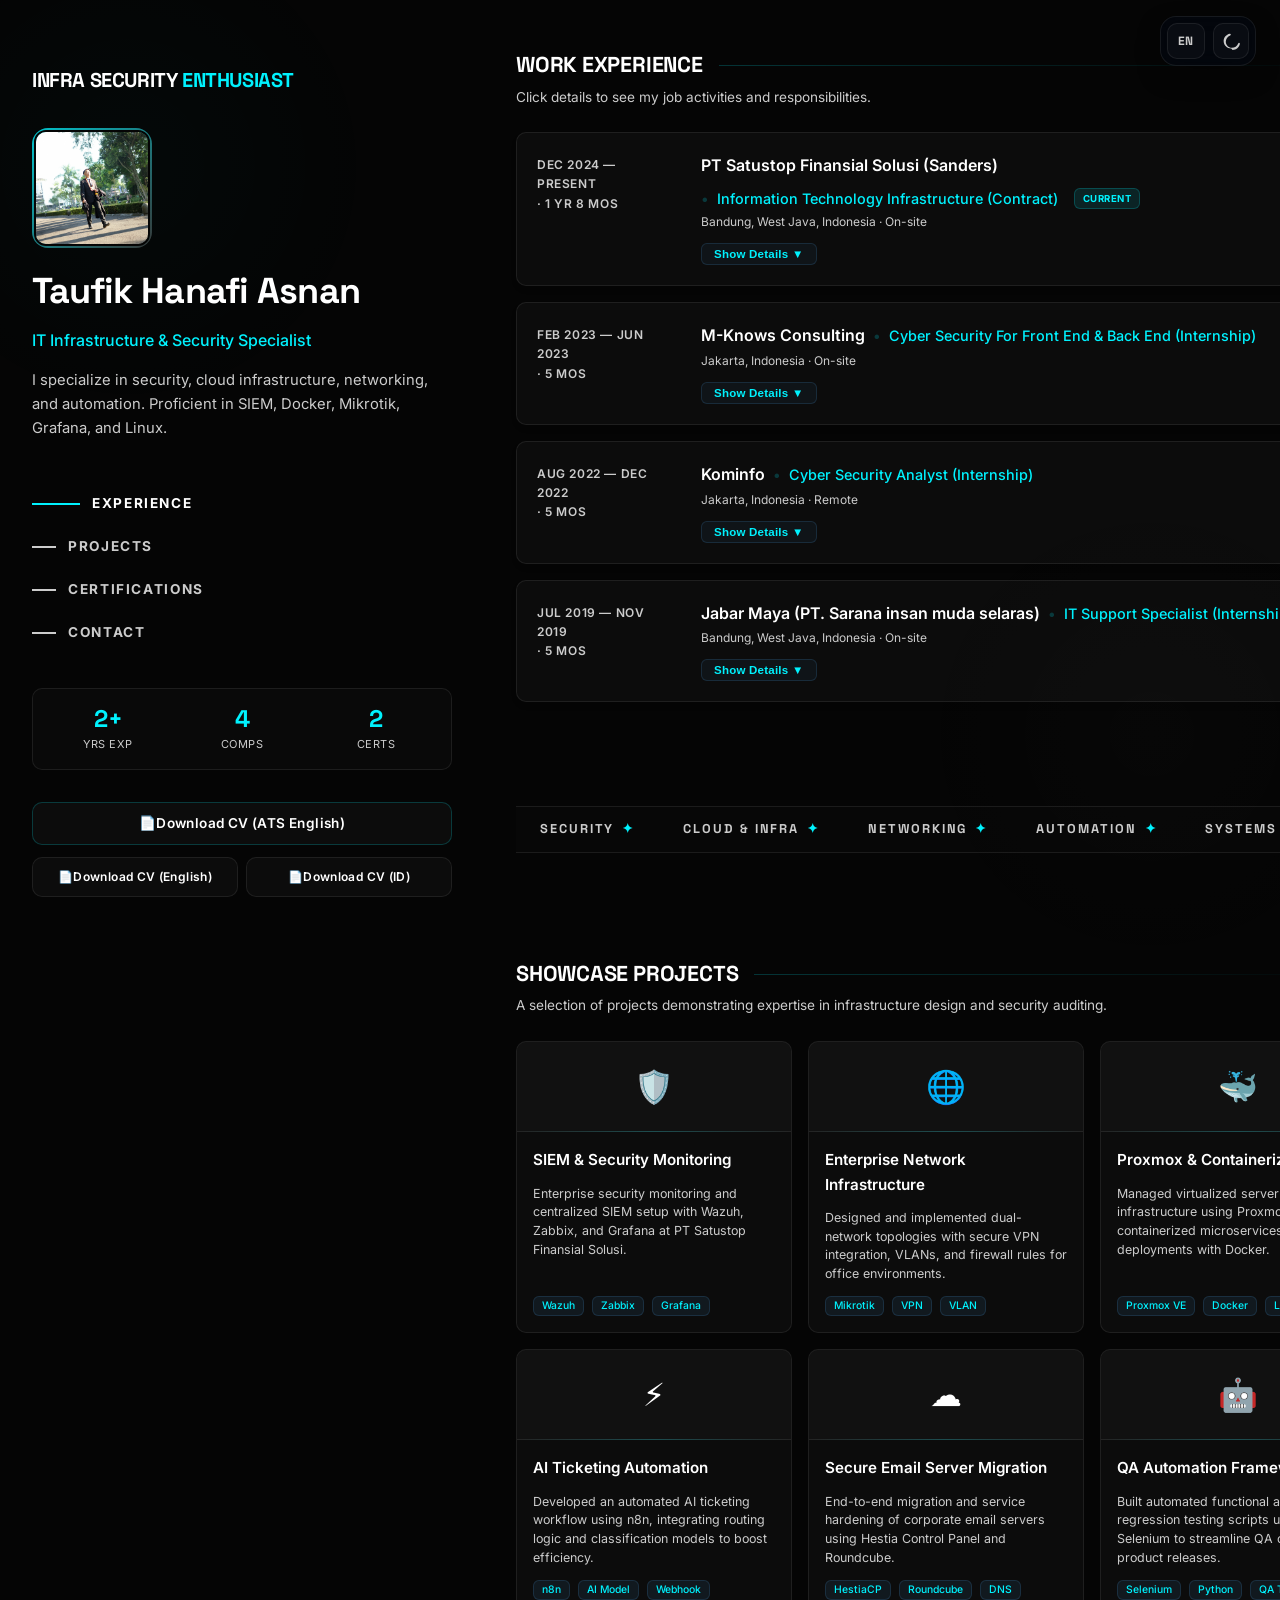
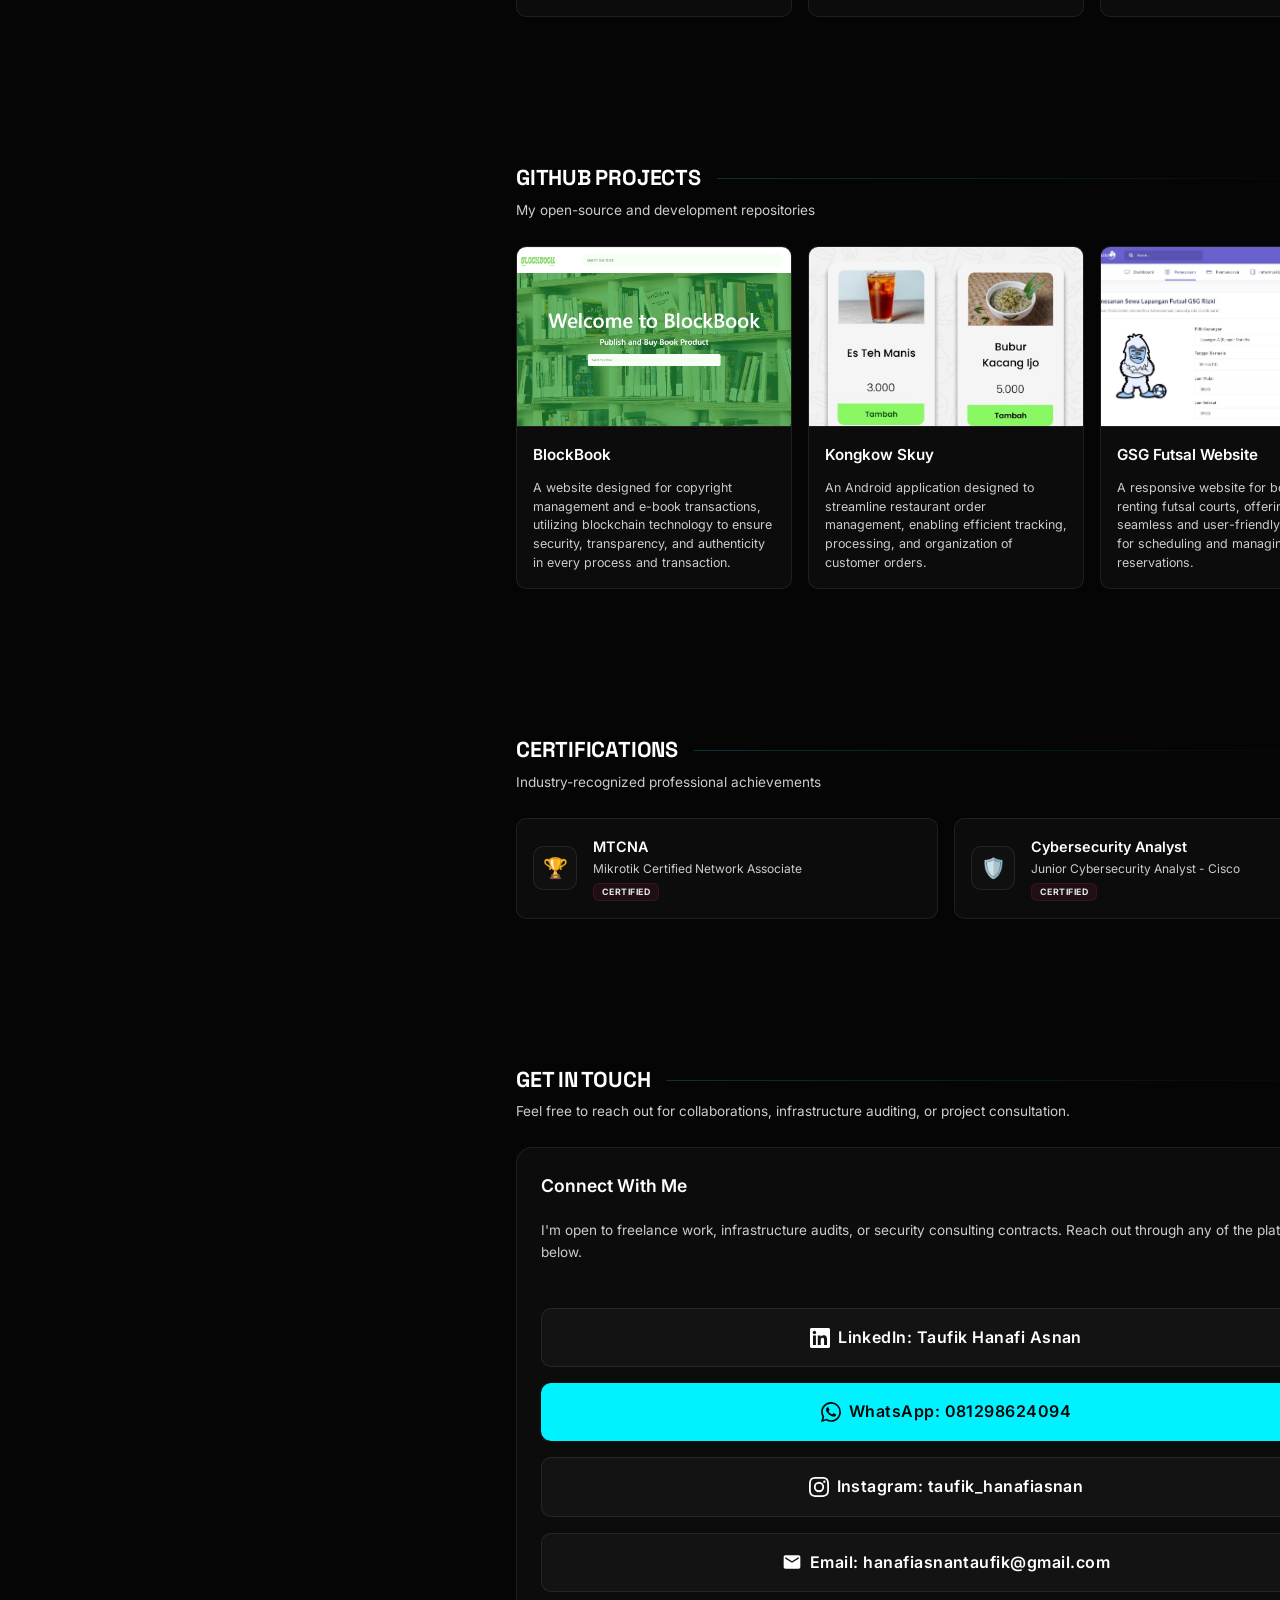
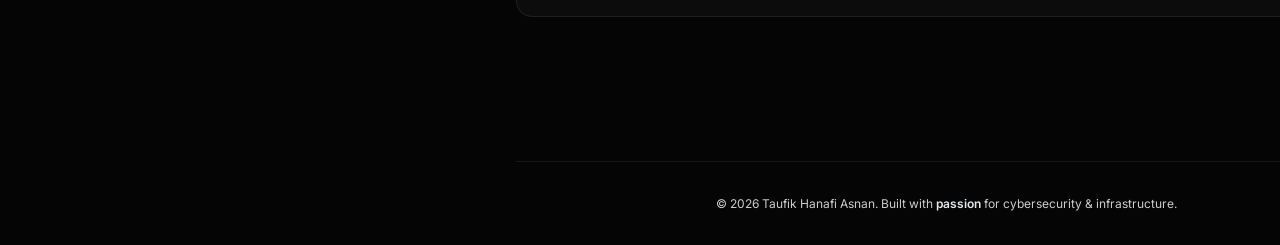
==== index.html @ eb346914 "Download CV fitur" ====
<!DOCTYPE html>
<html lang="id">

<head>
    <meta charset="UTF-8">
    <meta name="viewport" content="width=device-width, initial-scale=1.0">
    <title>Taufik Hanafi Asnan | Portfolio</title>
    <meta name="description" content="IT Infrastructure & Security Specialist - Portfolio Taufik Hanafi Asnan">
    <link rel="preconnect" href="https://fonts.googleapis.com">
    <link rel="preconnect" href="https://fonts.gstatic.com" crossorigin>
    <link
        href="https://fonts.googleapis.com/css2?family=Inter:wght@300;400;500;600;700;800&family=Space+Grotesk:wght@400;500;600;700&display=swap"
        rel="stylesheet">
    <style>
        /* ═══════════════════════════════════════════
           RESET & VARIABLES
           ═══════════════════════════════════════════ */
        *,
        *::before,
        *::after {
            margin: 0;
            padding: 0;
            box-sizing: border-box;
        }

        :root {
            /* Colors - Premium Cyberpunk & Security Theme */
            --bg: #050505;
            --bg-card: rgba(255, 255, 255, 0.03);
            --bg-card-hover: rgba(255, 255, 255, 0.06);
            --text: #ffffff;
            --text-dim: #cccccc;
            --accent: #00f2fe;
            /* Neon Cyan */
            --accent-blue: #00f2fe;
            /* Changed to Cyan */
            --accent-pink: #e5e7eb;
            /* Changed to light gray */
            --border: rgba(255, 255, 255, 0.08);
            --border-glow: rgba(0, 242, 254, 0.2);
            --glow: 0 0 15px rgba(0, 242, 254, 0.05);

            /* Spacing (8px grid) */
            --sp-1: 4px;
            --sp-2: 8px;
            --sp-3: 12px;
            --sp-4: 16px;
            --sp-5: 20px;
            --sp-6: 24px;
            --sp-8: 32px;
            --sp-10: 40px;
            --sp-12: 48px;
            --sp-16: 64px;

            /* Radius */
            --radius-sm: 6px;
            --radius-md: 10px;
            --radius-lg: 16px;
            --radius-circle: 50%;

            /* Transitions */
            --ease: cubic-bezier(0.4, 0, 0.2, 1);
            --duration: 250ms;
        }

        html {
            scroll-behavior: smooth;
            scrollbar-width: thin;
            scrollbar-color: var(--border-glow) var(--bg);
        }

        /* Customize scrollbars */
        ::-webkit-scrollbar {
            width: 8px;
        }

        ::-webkit-scrollbar-track {
            background: var(--bg);
        }

        ::-webkit-scrollbar-thumb {
            background: var(--border);
            border-radius: var(--radius-sm);
        }

        ::-webkit-scrollbar-thumb:hover {
            background: var(--border-glow);
        }

        body {
            font-family: 'Inter', system-ui, -apple-system, sans-serif;
            background: var(--bg);
            color: var(--text);
            line-height: 1.6;
            overflow-x: hidden;
            -webkit-font-smoothing: antialiased;
            font-size: 15px;
            position: relative;
        }

        /* Ambient Glow Backgrounds */
        body::before {
            content: '';
            position: fixed;
            top: -10%;
            left: -10%;
            width: 40vw;
            height: 40vw;
            background: radial-gradient(circle, rgba(0, 242, 254, 0.02) 0%, transparent 70%);
            z-index: -1;
            pointer-events: none;
        }

        body::after {
            content: '';
            position: fixed;
            bottom: -10%;
            right: -10%;
            width: 40vw;
            height: 40vw;
            background: radial-gradient(circle, rgba(255, 255, 255, 0.01) 0%, transparent 70%);
            z-index: -1;
            pointer-events: none;
        }

        /* Accessibility Utilities */
        .skip-link {
            position: absolute;
            top: -100%;
            left: var(--sp-4);
            z-index: 999;
            padding: var(--sp-3) var(--sp-6);
            background: var(--accent);
            color: #030712;
            font-weight: 600;
            border-radius: var(--radius-md);
            text-decoration: none;
            transition: top var(--duration) var(--ease);
        }

        .skip-link:focus {
            top: var(--sp-4);
        }

        .sr-only {
            position: absolute;
            width: 1px;
            height: 1px;
            padding: 0;
            margin: -1px;
            overflow: hidden;
            clip: rect(0, 0, 0, 0);
            white-space: nowrap;
            border: 0;
        }

        *:focus-visible {
            outline: 2px solid var(--accent);
            outline-offset: 4px;
        }

        /* ═══════════════════════════════════════════
           LAYOUT STRUCTURE (SPLIT SCREEN DESKTOP)
           ═══════════════════════════════════════════ */
        .app-container {
            max-width: 1536px;
            margin: 0 auto;
            padding: 0 var(--sp-8);
        }

        /* Mobile Header - Top Nav */
        header.mobile-header {
            position: fixed;
            top: 0;
            left: 0;
            right: 0;
            z-index: 100;
            background: rgba(5, 5, 5, 0.8);
            backdrop-filter: blur(12px);
            -webkit-backdrop-filter: blur(12px);
            border-bottom: 1px solid var(--border);
            padding: var(--sp-4) 0;
            display: block;
            /* Shown by default, hidden on desktop */
        }

        header.mobile-header .container {
            display: flex;
            justify-content: space-between;
            align-items: center;
            padding: 0 var(--sp-6);
        }

        .logo {
            font-family: 'Space Grotesk', sans-serif;
            font-size: 1.25rem;
            font-weight: 700;
            color: var(--text);
            text-decoration: none;
            letter-spacing: -0.02em;
            transition: color var(--duration) var(--ease);
        }

        .logo span {
            color: var(--accent);
        }

        .logo:hover {
            color: var(--accent);
        }

        /* Hamburger */
        .hamburger {
            display: flex;
            flex-direction: column;
            gap: 5px;
            cursor: pointer;
            background: none;
            border: none;
            padding: var(--sp-2);
            min-width: 44px;
            min-height: 44px;
            align-items: center;
            justify-content: center;
            z-index: 101;
        }

        .hamburger span {
            width: 22px;
            height: 2px;
            background: var(--text);
            transition: transform var(--duration) var(--ease), opacity var(--duration) var(--ease), background-color var(--duration) var(--ease);
            border-radius: 2px;
        }

        .hamburger[aria-expanded="true"] span:nth-child(1) {
            transform: translateY(7px) rotate(45deg);
            background-color: var(--accent);
        }

        .hamburger[aria-expanded="true"] span:nth-child(2) {
            opacity: 0;
        }

        .hamburger[aria-expanded="true"] span:nth-child(3) {
            transform: translateY(-7px) rotate(-45deg);
            background-color: var(--accent);
        }

        /* Mobile Nav Menu Drawer */
        .mobile-nav {
            position: fixed;
            top: 0;
            right: -100%;
            bottom: 0;
            width: 80%;
            max-width: 350px;
            background: rgba(8, 8, 8, 0.95);
            backdrop-filter: blur(20px);
            -webkit-backdrop-filter: blur(20px);
            z-index: 99;
            padding: 100px var(--sp-8) var(--sp-8);
            border-left: 1px solid var(--border);
            display: flex;
            flex-direction: column;
            gap: var(--sp-8);
            transition: right var(--duration) var(--ease);
        }

        .mobile-nav.active {
            right: 0;
        }

        .mobile-nav-links {
            list-style: none;
            display: flex;
            flex-direction: column;
            gap: var(--sp-5);
        }

        .mobile-nav-links a {
            color: var(--text-dim);
            text-decoration: none;
            font-size: 1.1rem;
            font-weight: 500;
            transition: color var(--duration) var(--ease), padding-left var(--duration) var(--ease);
            display: block;
            padding: var(--sp-2) 0;
        }

        .mobile-nav-links a:hover,
        .mobile-nav-links a.active {
            color: var(--accent);
            padding-left: var(--sp-2);
        }

        /* Desktop Sidebar & Grid Setup */
        .main-layout {
            display: grid;
            grid-template-columns: 1fr;
            gap: var(--sp-8);
            padding-top: 80px;
            /* offset for fixed mobile header */
        }

        /* Sidebar Column (Desktop sticky, mobile hidden) */
        .sidebar {
            display: none;
            /* Hidden on mobile */
        }

        /* Right Panel (Scrollable content) */
        .scroll-content {
            display: flex;
            flex-direction: column;
            gap: var(--sp-12);
            max-width: 860px;
            width: 100%;
            margin: 0 auto;
        }

        /* ═══════════════════════════════════════════
           SIDEBAR STYLING (DESKTOP)
           ═══════════════════════════════════════════ */
        @media (min-width: 1024px) {
            .main-layout {
                grid-template-columns: 420px 1fr;
                gap: var(--sp-16);
                padding-top: 0;
                /* no top offset on desktop */
            }

            header.mobile-header {
                display: none;
                /* hidden on desktop */
            }

            .sidebar {
                display: flex;
                flex-direction: column;
                justify-content: space-between;
                position: sticky;
                top: 0;
                height: 100vh;
                padding: var(--sp-16) 0;
                overflow-y: auto;
                scrollbar-width: none;
                /* Hide scrollbar Firefox */
            }

            .sidebar::-webkit-scrollbar {
                display: none;
                /* Hide scrollbar Chrome/Safari */
            }

            .sidebar-top {
                display: flex;
                flex-direction: column;
                gap: var(--sp-8);
            }

            .profile-info {
                display: flex;
                flex-direction: column;
                gap: var(--sp-4);
            }

            .profile-avatar-wrap {
                width: 120px;
                height: 120px;
                border-radius: var(--radius-lg);
                padding: 2px;
                background: linear-gradient(135deg, rgba(0, 242, 254, 0.8) 0%, rgba(255, 255, 255, 0.2) 100%);
                box-shadow: none;
                margin-bottom: var(--sp-2);
                position: relative;
            }

            .profile-avatar-wrap img {
                width: 100%;
                height: 100%;
                object-fit: cover;
                border-radius: calc(var(--radius-lg) - 4px);
                border: 2px solid var(--bg);
            }

            .profile-info h1 {
                font-family: 'Space Grotesk', sans-serif;
                font-size: 2.25rem;
                font-weight: 700;
                line-height: 1.1;
                letter-spacing: -0.02em;
            }

            .profile-info h2 {
                font-size: 1rem;
                font-weight: 500;
                color: var(--accent);
                text-shadow: none;
            }

            .profile-info p {
                color: var(--text-dim);
                font-size: 0.925rem;
                line-height: 1.6;
            }

            /* Desktop Navigation inside Sidebar */
            .desktop-nav {
                margin-top: var(--sp-4);
            }

            .desktop-nav-list {
                list-style: none;
                display: flex;
                flex-direction: column;
                gap: var(--sp-3);
            }

            .desktop-nav-list a {
                display: inline-flex;
                align-items: center;
                gap: var(--sp-3);
                color: var(--text-dim);
                text-decoration: none;
                font-size: 0.85rem;
                font-weight: 700;
                letter-spacing: 0.12em;
                text-transform: uppercase;
                transition: color 0.3s var(--ease), padding-left 0.3s var(--ease);
                padding: var(--sp-1) 0;
            }

            .desktop-nav-list .nav-indicator {
                width: 24px;
                height: 2px;
                background-color: var(--text-dim);
                transition: width 0.3s var(--ease), background-color 0.3s var(--ease);
            }

            .desktop-nav-list a:hover,
            .desktop-nav-list a.active {
                color: var(--text);
            }

            .desktop-nav-list a:hover .nav-indicator,
            .desktop-nav-list a.active .nav-indicator {
                width: 48px;
                background-color: var(--accent);
            }

            /* Desktop Sidebar Bottom */
            .sidebar-bottom {
                display: flex;
                flex-direction: column;
                gap: var(--sp-8);
                margin-top: var(--sp-10);
            }

            .sidebar-stats {
                display: grid;
                grid-template-columns: repeat(3, 1fr);
                gap: var(--sp-4);
                padding: var(--sp-4);
                background: rgba(255, 255, 255, 0.02);
                border: 1px solid var(--border);
                border-radius: var(--radius-md);
            }

            .sidebar-stat {
                text-align: center;
            }

            .sidebar-stat .stat-num {
                display: block;
                font-family: 'Space Grotesk', sans-serif;
                font-size: 1.5rem;
                font-weight: 700;
                color: var(--accent-blue);
                line-height: 1.2;
            }

            .sidebar-stat .stat-lbl {
                display: block;
                font-size: 0.6875rem;
                color: var(--text-dim);
                text-transform: uppercase;
                letter-spacing: 0.05em;
                margin-top: 2px;
            }

            /* Social Links */
            .social-links {
                display: flex;
                gap: var(--sp-4);
                align-items: center;
            }

            .social-btn {
                width: 40px;
                height: 40px;
                border-radius: var(--radius-md);
                background: rgba(255, 255, 255, 0.03);
                border: 1px solid var(--border);
                display: flex;
                align-items: center;
                justify-content: center;
                transition: all var(--duration) var(--ease);
                color: var(--text-dim);
            }

            .social-btn svg {
                width: 18px;
                height: 18px;
                fill: currentColor;
            }

            .social-btn:hover {
                color: var(--accent);
                border-color: var(--accent);
                box-shadow: 0 0 10px rgba(0, 242, 254, 0.15);
                transform: translateY(-2px);
            }
        }

        /* ═══════════════════════════════════════════
           MOBILE HERO SECTION (ONLY SHOWN ON MOBILE)
           ═══════════════════════════════════════════ */
        .mobile-hero {
            padding: var(--sp-8) 0 var(--sp-4);
            display: flex;
            flex-direction: column;
            align-items: center;
            text-align: center;
            gap: var(--sp-5);
            border-bottom: 1px solid var(--border);
        }

        @media (min-width: 1024px) {
            .mobile-hero {
                display: none;
                /* hidden on desktop since sidebar takes care of this */
            }
        }

        .m-avatar-wrap {
            width: 110px;
            height: 110px;
            border-radius: var(--radius-lg);
            padding: 2px;
            background: linear-gradient(135deg, rgba(0, 242, 254, 0.8) 0%, rgba(255, 255, 255, 0.2) 100%);
            box-shadow: none;
        }

        .m-avatar-wrap img {
            width: 100%;
            height: 100%;
            object-fit: cover;
            border-radius: calc(var(--radius-lg) - 4px);
            border: 2px solid var(--bg);
        }

        .mobile-hero h1 {
            font-family: 'Space Grotesk', sans-serif;
            font-size: 2rem;
            font-weight: 700;
            line-height: 1.2;
        }

        .mobile-hero h2 {
            font-size: 0.9375rem;
            font-weight: 500;
            color: var(--accent);
            text-transform: uppercase;
            letter-spacing: 0.05em;
        }

        .mobile-hero p {
            color: var(--text-dim);
            font-size: 0.875rem;
            max-width: 500px;
            line-height: 1.6;
        }

        .m-hero-btns {
            display: flex;
            gap: var(--sp-3);
            flex-wrap: wrap;
            justify-content: center;
            width: 100%;
            margin-top: var(--sp-2);
        }

        .btn {
            display: inline-flex;
            align-items: center;
            justify-content: center;
            font-size: 0.8125rem;
            font-weight: 600;
            border-radius: var(--radius-md);
            text-decoration: none;
            transition: all var(--duration) var(--ease);
            min-height: 40px;
            padding: var(--sp-2) var(--sp-6);
            letter-spacing: 0.03em;
        }

        .btn-primary {
            background: var(--accent);
            color: #050505;
            box-shadow: none;
        }

        .btn-primary:hover {
            transform: translateY(-2px);
            box-shadow: 0 4px 15px rgba(0, 242, 254, 0.2);
            background: #00e0eb;
        }

        .btn-secondary {
            background: rgba(255, 255, 255, 0.03);
            color: var(--text);
            border: 1px solid var(--border);
        }

        .btn-secondary:hover {
            background: rgba(255, 255, 255, 0.07);
            border-color: rgba(255, 255, 255, 0.15);
            transform: translateY(-2px);
        }

        .m-stats-grid {
            display: grid;
            grid-template-columns: repeat(3, 1fr);
            gap: var(--sp-3);
            width: 100%;
            max-width: 400px;
            margin-top: var(--sp-4);
        }

        .m-stat-card {
            background: rgba(255, 255, 255, 0.02);
            border: 1px solid var(--border);
            border-radius: var(--radius-md);
            padding: var(--sp-3) var(--sp-2);
        }

        .m-stat-card .num {
            display: block;
            font-family: 'Space Grotesk', sans-serif;
            font-size: 1.35rem;
            font-weight: 700;
            color: var(--accent-blue);
        }

        .m-stat-card .lbl {
            display: block;
            font-size: 0.625rem;
            color: var(--text-dim);
            text-transform: uppercase;
            letter-spacing: 0.05em;
            margin-top: 2px;
        }

        .m-social-links {
            display: flex;
            gap: var(--sp-3);
            margin-top: var(--sp-2);
        }

        /* ═══════════════════════════════════════════
           SECTION STYLING
           ═══════════════════════════════════════════ */
        section {
            padding: var(--sp-8) 0;
            scroll-margin-top: 80px;
            /* Scroll offset for links */
        }

        @media (min-width: 1024px) {
            section {
                padding: var(--sp-12) 0;
                scroll-margin-top: 64px;
            }
        }

        .section-header {
            margin-bottom: var(--sp-6);
        }

        .section-header h2 {
            font-family: 'Space Grotesk', sans-serif;
            font-size: 1.35rem;
            font-weight: 700;
            letter-spacing: -0.01em;
            text-transform: uppercase;
            color: var(--text);
            display: flex;
            align-items: center;
            gap: var(--sp-2);
        }

        .section-header h2::after {
            content: '';
            height: 1px;
            flex-grow: 1;
            background: linear-gradient(90deg, var(--border-glow), transparent);
            margin-left: var(--sp-2);
        }

        .section-header p {
            color: var(--text-dim);
            font-size: 0.85rem;
            margin-top: 4px;
        }

        /* Marquee Strip */
        .marquee-container {
            width: 100%;
            overflow: hidden;
            background: rgba(255, 255, 255, 0.01);
            border-top: 1px solid var(--border);
            border-bottom: 1px solid var(--border);
            padding: var(--sp-3) 0;
            margin: var(--sp-2) 0;
        }

        .marquee-inner {
            display: flex;
            width: max-content;
            animation: marquee 25s linear infinite;
        }

        .marquee-inner span {
            font-family: 'Space Grotesk', sans-serif;
            font-size: 0.8rem;
            font-weight: 700;
            text-transform: uppercase;
            letter-spacing: 0.15em;
            color: var(--text-dim);
            padding: 0 var(--sp-6);
            display: flex;
            align-items: center;
            gap: var(--sp-2);
        }

        .marquee-inner span::after {
            content: '✦';
            color: var(--accent);
        }

        @keyframes marquee {
            0% {
                transform: translateX(0);
            }

            100% {
                transform: translateX(-50%);
            }
        }

        /* ═══════════════════════════════════════════
           EXPERIENCE COMPONENT
           ═══════════════════════════════════════════ */
        .experience-stack {
            display: flex;
            flex-direction: column;
            gap: var(--sp-4);
        }

        .exp-card {
            background: var(--bg-card);
            border: 1px solid var(--border);
            border-radius: var(--radius-md);
            padding: var(--sp-5);
            transition: all var(--duration) var(--ease);
            display: grid;
            grid-template-columns: 1fr;
            gap: var(--sp-3);
            position: relative;
            overflow: hidden;
            box-shadow: 0 4px 6px -1px rgba(0, 0, 0, 0.1), 0 2px 4px -1px rgba(0, 0, 0, 0.06);
        }

        .exp-card::before {
            content: '';
            position: absolute;
            top: 0;
            left: 0;
            width: 3px;
            height: 0;
            background: var(--accent);
            transition: height var(--duration) var(--ease);
        }

        .exp-card:hover {
            background: var(--bg-card-hover);
            border-color: var(--border-glow);
            transform: translateY(-4px);
            box-shadow: var(--glow);
        }

        .exp-card:hover::before {
            height: 100%;
        }

        @media (min-width: 640px) {
            .exp-card {
                grid-template-columns: 140px 1fr;
                gap: var(--sp-6);
            }
        }

        .exp-period {
            font-size: 0.75rem;
            font-weight: 600;
            color: var(--text-dim);
            letter-spacing: 0.05em;
            text-transform: uppercase;
            padding-top: 2px;
        }

        .exp-detail h3 {
            font-size: 1rem;
            font-weight: 600;
            color: var(--text);
            display: flex;
            align-items: center;
            flex-wrap: wrap;
            gap: var(--sp-2);
        }

        .exp-detail h3 span.company {
            color: var(--text);
        }

        .exp-detail h3 span.role-title {
            color: var(--accent);
            font-size: 0.9rem;
            font-weight: 500;
        }

        .exp-detail h3 span.role-title::before {
            content: '•';
            color: var(--border-glow);
            margin-right: var(--sp-1);
        }

        .exp-card .badge-current {
            display: inline-flex;
            align-items: center;
            padding: 2px var(--sp-2);
            background: rgba(0, 242, 254, 0.1);
            border: 1px solid rgba(0, 242, 254, 0.2);
            color: var(--accent);
            font-size: 0.6rem;
            font-weight: 700;
            border-radius: var(--radius-sm);
            letter-spacing: 0.05em;
            margin-left: var(--sp-2);
        }

        .exp-location {
            font-size: 0.75rem;
            color: var(--text-dim);
            margin-top: 2px;
        }

        .exp-desc-trigger {
            font-size: 0.72rem;
            color: var(--accent-blue);
            cursor: pointer;
            margin-top: var(--sp-3);
            display: inline-flex;
            align-items: center;
            gap: var(--sp-1);
            background: rgba(79, 172, 254, 0.05);
            border: 1px solid rgba(79, 172, 254, 0.15);
            padding: 4px 12px;
            border-radius: var(--radius-sm);
            font-weight: 600;
            letter-spacing: 0.02em;
            transition: all var(--duration) var(--ease);
        }

        .exp-desc-trigger:hover {
            color: var(--accent);
            background: rgba(0, 242, 254, 0.08);
            border-color: rgba(0, 242, 254, 0.3);
            box-shadow: 0 0 10px rgba(0, 242, 254, 0.1);
        }

        .exp-details-box {
            font-size: 0.8125rem;
            color: var(--text-dim);
            margin-top: var(--sp-3);
            padding: var(--sp-3) var(--sp-4);
            border-left: 2px solid rgba(0, 242, 254, 0.3);
            background: rgba(255, 255, 255, 0.01);
            border-radius: 0 var(--radius-md) var(--radius-md) 0;
            display: none;
        }

        .exp-details-box.active {
            display: block;
            animation: fadeIn 0.3s ease forwards;
        }

        .exp-details-box ul {
            list-style: none !important;
            list-style-type: none !important;
            padding-left: 0 !important;
            margin-left: 0 !important;
            display: flex;
            flex-direction: column;
            gap: var(--sp-2);
        }

        .exp-details-box li {
            position: relative;
            padding-left: var(--sp-4) !important;
            line-height: 1.5;
            list-style: none !important;
            list-style-type: none !important;
        }

        .exp-details-box li::before {
            content: '▹';
            position: absolute;
            left: 0;
            color: var(--accent);
            font-weight: bold;
        }

        /* ═══════════════════════════════════════════
           PROJECTS COMPONENT (COMPACT GRID)
           ═══════════════════════════════════════════ */
        .projects-grid {
            display: grid;
            grid-template-columns: repeat(auto-fit, minmax(240px, 1fr));
            gap: var(--sp-4);
        }

        .project-card {
            background: var(--bg-card);
            border: 1px solid var(--border);
            border-radius: var(--radius-md);
            overflow: hidden;
            display: flex;
            flex-direction: column;
            transition: all var(--duration) var(--ease);
            position: relative;
        }

        .project-card:hover {
            background: var(--bg-card-hover);
            border-color: var(--border-glow);
            transform: translateY(-3px);
            box-shadow: var(--glow);
        }

        .project-card a {
            text-decoration: none;
            color: inherit;
            display: flex;
            flex-direction: column;
            height: 100%;
        }

        .project-header-graphic {
            height: 90px;
            background: rgba(255, 255, 255, 0.02);
            display: flex;
            align-items: center;
            justify-content: center;
            font-size: 2rem;
            border-bottom: 1px solid var(--border);
            transition: background var(--duration) var(--ease);
            position: relative;
        }

        .project-header-graphic::after {
            content: '';
            position: absolute;
            bottom: -1px;
            left: 0;
            width: 100%;
            height: 1px;
            background: linear-gradient(90deg, transparent, var(--border-glow), transparent);
        }

        .project-card:hover .project-header-graphic {
            background: linear-gradient(135deg, rgba(0, 242, 254, 0.08) 0%, rgba(79, 172, 254, 0.08) 100%);
        }

        .project-body {
            padding: var(--sp-4);
            display: flex;
            flex-direction: column;
            justify-content: space-between;
            flex-grow: 1;
            gap: var(--sp-3);
        }

        .project-body h3 {
            font-size: 0.95rem;
            font-weight: 600;
            color: var(--text);
            transition: color var(--duration) var(--ease);
        }

        .project-card:hover h3 {
            color: var(--accent);
        }

        .project-body p {
            font-size: 0.78rem;
            color: var(--text-dim);
            line-height: 1.5;
        }

        .project-tags {
            display: flex;
            flex-wrap: wrap;
            gap: var(--sp-1) var(--sp-2);
            margin-top: auto;
        }

        .project-tags span {
            font-size: 0.65rem;
            color: var(--accent-blue);
            background: rgba(79, 172, 254, 0.08);
            border: 1px solid rgba(79, 172, 254, 0.15);
            padding: 1px var(--sp-2);
            border-radius: var(--radius-sm);
            font-weight: 500;
        }

        /* ═══════════════════════════════════════════
           CERTIFICATIONS COMPONENT
           ═══════════════════════════════════════════ */
        .certs-grid {
            display: grid;
            grid-template-columns: repeat(auto-fit, minmax(240px, 1fr));
            gap: var(--sp-4);
        }

        .cert-card {
            background: var(--bg-card);
            border: 1px solid var(--border);
            border-radius: var(--radius-md);
            padding: var(--sp-4);
            display: flex;
            align-items: center;
            gap: var(--sp-4);
            transition: all var(--duration) var(--ease);
        }

        .cert-card:hover {
            background: var(--bg-card-hover);
            border-color: var(--border-glow);
            transform: translateY(-2px);
            box-shadow: var(--glow);
        }

        .cert-icon {
            width: 44px;
            height: 44px;
            background: rgba(255, 255, 255, 0.02);
            border: 1px solid var(--border);
            border-radius: var(--radius-md);
            display: flex;
            align-items: center;
            justify-content: center;
            font-size: 1.25rem;
            flex-shrink: 0;
            transition: all var(--duration) var(--ease);
        }

        .cert-card:hover .cert-icon {
            border-color: var(--border-glow);
            background: rgba(0, 242, 254, 0.05);
            transform: scale(1.05);
        }

        .cert-info h4 {
            font-size: 0.9rem;
            font-weight: 600;
            color: var(--text);
        }

        .cert-info p {
            font-size: 0.75rem;
            color: var(--text-dim);
            margin-top: 1px;
        }

        .cert-badge {
            display: inline-block;
            font-size: 0.55rem;
            font-weight: 700;
            color: var(--accent-pink);
            background: rgba(255, 42, 95, 0.08);
            border: 1px solid rgba(255, 42, 95, 0.15);
            padding: 1px var(--sp-2);
            border-radius: var(--radius-sm);
            text-transform: uppercase;
            letter-spacing: 0.05em;
            margin-top: 4px;
        }

        /* ═══════════════════════════════════════════
           CONTACT COMPONENT
           ═══════════════════════════════════════════ */
        .contact-box {
            background: var(--bg-card);
            border: 1px solid var(--border);
            border-radius: var(--radius-lg);
            padding: var(--sp-6);
            display: flex;
            flex-direction: column;
            gap: var(--sp-5);
        }

        .contact-box h3 {
            font-size: 1.1rem;
            font-weight: 600;
            color: var(--text);
        }

        .contact-box p {
            font-size: 0.85rem;
            color: var(--text-dim);
            line-height: 1.6;
        }

        .contact-form {
            display: flex;
            flex-direction: column;
            gap: var(--sp-4);
        }

        .form-row {
            display: grid;
            grid-template-columns: 1fr;
            gap: var(--sp-4);
        }

        @media (min-width: 640px) {
            .form-row {
                grid-template-columns: repeat(2, 1fr);
            }
        }

        .form-group {
            display: flex;
            flex-direction: column;
            gap: var(--sp-2);
        }

        .form-group label {
            font-size: 0.75rem;
            font-weight: 600;
            color: var(--text-dim);
            text-transform: uppercase;
            letter-spacing: 0.05em;
        }

        .form-group input,
        .form-group textarea {
            background: rgba(255, 255, 255, 0.02);
            border: 1px solid var(--border);
            border-radius: var(--radius-md);
            padding: var(--sp-3) var(--sp-4);
            color: var(--text);
            font-family: inherit;
            font-size: 0.85rem;
            outline: none;
            transition: all var(--duration) var(--ease);
            min-height: 44px;
        }

        .form-group input:focus,
        .form-group textarea:focus {
            border-color: var(--accent);
            box-shadow: 0 0 12px rgba(0, 242, 254, 0.1);
            background: rgba(255, 255, 255, 0.05);
        }

        .form-group textarea {
            resize: vertical;
            min-height: 100px;
        }

        .form-group input::placeholder,
        .form-group textarea::placeholder {
            color: #4b5563;
        }

        .submit-btn {
            background: var(--accent);
            color: #050505;
            border: none;
            border-radius: var(--radius-md);
            font-size: 0.85rem;
            font-weight: 700;
            cursor: pointer;
            min-height: 44px;
            transition: all var(--duration) var(--ease);
            letter-spacing: 0.05em;
            text-transform: uppercase;
            box-shadow: 0 4px 12px rgba(0, 242, 254, 0.15);
        }

        .submit-btn:hover {
            transform: translateY(-1px);
            background: #00e0eb;
            box-shadow: 0 6px 16px rgba(0, 242, 254, 0.3);
        }

        .submit-btn:active {
            transform: scale(0.98);
        }

        /* ═══════════════════════════════════════════
           FOOTER
           ═══════════════════════════════════════════ */
        footer {
            padding: var(--sp-10) 0 var(--sp-16);
            border-top: 1px solid var(--border);
            text-align: center;
        }

        @media (min-width: 1024px) {
            footer {
                padding: var(--sp-8) 0 var(--sp-8);
                margin-top: var(--sp-12);
            }
        }

        footer p {
            color: var(--text-dim);
            font-size: 0.75rem;
        }

        footer span {
            color: var(--accent-pink);
            font-weight: 600;
        }

        /* Animation Keyframes */
        @keyframes fadeIn {
            from {
                opacity: 0;
                transform: translateY(4px);
            }

            to {
                opacity: 1;
                transform: translateY(0);
            }
        }

        /* Mobile specific utilities */
        @media (max-width: 1023px) {
            .mobile-socials-wrap {
                margin: var(--sp-4) 0;
            }

            .mobile-socials-wrap .social-links {
                display: flex;
                gap: var(--sp-4);
                justify-content: center;
            }

            .mobile-socials-wrap .social-btn {
                width: 44px;
                height: 44px;
                border-radius: var(--radius-md);
                background: var(--bg-card);
                border: 1px solid var(--border);
                display: flex;
                align-items: center;
                justify-content: center;
                color: var(--text-dim);
                text-decoration: none;
            }

            .mobile-socials-wrap .social-btn svg {
                width: 20px;
                height: 20px;
                fill: currentColor;
            }

            .mobile-socials-wrap .social-btn:hover {
                color: var(--accent);
                border-color: var(--accent);
            }
        }

        /* ═══════════════════════════════════════════
           LIGHT THEME OVERRIDES
           ═══════════════════════════════════════════ */
        body.light-theme {
            --bg: #f8fafc;
            --bg-card: rgba(255, 255, 255, 0.7);
            --bg-card-hover: rgba(255, 255, 255, 0.95);
            --text: #000000;
            --text-dim: #333333;
            --accent: #0ea5e9;
            --accent-blue: #2563eb;
            --accent-pink: #db2777;
            --border: rgba(15, 23, 42, 0.08);
            --border-glow: rgba(14, 165, 233, 0.25);
            --glow: 0 10px 30px rgba(14, 165, 233, 0.08);
        }

        body.light-theme::before {
            background: radial-gradient(circle, rgba(14, 165, 233, 0.05) 0%, transparent 70%);
        }

        body.light-theme::after {
            background: radial-gradient(circle, rgba(219, 39, 119, 0.03) 0%, transparent 70%);
        }

        body.light-theme header.mobile-header {
            background: rgba(248, 250, 252, 0.8);
            border-bottom: 1px solid rgba(15, 23, 42, 0.08);
        }

        body.light-theme .mobile-nav {
            background: rgba(248, 250, 252, 0.98);
            border-left: 1px solid rgba(15, 23, 42, 0.08);
        }

        body.light-theme .hamburger span {
            background-color: #0f172a;
        }

        body.light-theme .form-group input,
        body.light-theme .form-group textarea {
            background: rgba(255, 255, 255, 0.9);
            border-color: rgba(15, 23, 42, 0.12);
        }

        body.light-theme .form-group input:focus,
        body.light-theme .form-group textarea:focus {
            background: #ffffff;
            border-color: var(--accent);
            box-shadow: 0 0 12px rgba(14, 165, 233, 0.1);
        }

        body.light-theme .btn-secondary {
            background: rgba(15, 23, 42, 0.02);
            border-color: rgba(15, 23, 42, 0.1);
        }

        body.light-theme .btn-secondary:hover {
            background: rgba(15, 23, 42, 0.05);
            border-color: rgba(15, 23, 42, 0.18);
        }

        body.light-theme .marquee-container {
            background: rgba(15, 23, 42, 0.01);
            border-color: rgba(15, 23, 42, 0.06);
        }

        body.light-theme .project-header-graphic {
            background: linear-gradient(135deg, rgba(241, 245, 249, 0.8) 0%, rgba(226, 232, 240, 0.9) 100%);
        }

        body.light-theme .project-card:hover .project-header-graphic {
            background: linear-gradient(135deg, rgba(14, 165, 233, 0.08) 0%, rgba(37, 99, 235, 0.08) 100%);
        }

        body.light-theme .logo span {
            color: var(--accent-blue);
        }

        body.light-theme .profile-avatar-wrap,
        body.light-theme .m-avatar-wrap {
            box-shadow: 0 10px 30px rgba(14, 165, 233, 0.2);
        }

        /* ═══════════════════════════════════════════
           LANGUAGE TRANSLATION RULES
           ═══════════════════════════════════════════ */
        /* Hide Indonesian by default */
        body:not(.lang-active-id) .lang-id {
            display: none !important;
        }

        /* Hide English when Indonesian is active */
        body.lang-active-id .lang-en {
            display: none !important;
        }

        /* ═══════════════════════════════════════════
           THEME & LANGUAGE FLOATING CONTROLS
           ═══════════════════════════════════════════ */
        .floating-controls {
            position: fixed;
            top: var(--sp-4);
            right: var(--sp-6);
            z-index: 1000;
            background: rgba(3, 7, 18, 0.6);
            backdrop-filter: blur(12px);
            -webkit-backdrop-filter: blur(12px);
            border: 1px solid var(--border);
            padding: 6px;
            border-radius: var(--radius-lg);
            box-shadow: 0 10px 30px -10px rgba(0, 0, 0, 0.5);
            transition: all var(--duration) var(--ease);
            display: flex;
            gap: var(--sp-2);
            align-items: center;
        }

        body.light-theme .floating-controls {
            background: rgba(255, 255, 255, 0.75);
            border-color: rgba(15, 23, 42, 0.08);
            box-shadow: 0 10px 25px -5px rgba(0, 0, 0, 0.05);
        }

        .control-btn {
            width: 36px;
            height: 36px;
            border-radius: var(--radius-md);
            background: var(--bg-card);
            border: 1px solid var(--border);
            color: var(--text-dim);
            cursor: pointer;
            display: flex;
            align-items: center;
            justify-content: center;
            transition: all var(--duration) var(--ease);
            font-size: 0.75rem;
            font-weight: 700;
            font-family: 'Space Grotesk', sans-serif;
        }

        .control-btn:hover {
            color: var(--accent);
            border-color: var(--accent-blue);
            background: var(--bg-card-hover);
        }

        .control-btn svg {
            width: 18px;
            height: 18px;
            fill: currentColor;
        }

        /* Language Button Toggle label */
        .lang-toggle {
            width: auto;
            padding: 0 10px;
            letter-spacing: 0.05em;
        }

        .lang-toggle .en-label {
            display: inline;
        }

        .lang-toggle .id-label {
            display: none;
        }

        body.lang-active-id .lang-toggle .en-label {
            display: none;
        }

        body.lang-active-id .lang-toggle .id-label {
            display: inline;
        }

        /* Theme Toggle SVG Switch */
        .theme-toggle .sun-icon {
            display: none;
        }

        .theme-toggle .moon-icon {
            display: block;
        }

        body.light-theme .theme-toggle .sun-icon {
            display: block;
            color: #d97706;
        }

        body.light-theme .theme-toggle .moon-icon {
            display: none;
        }

        @media (max-width: 1023px) {
            .floating-controls {
                top: 14px;
                right: 70px;
                background: transparent;
                border: none;
                box-shadow: none;
                backdrop-filter: none;
                padding: 0;
            }

            .floating-controls .control-btn {
                background: rgba(3, 7, 18, 0.4);
                border-color: var(--border);
            }

            body.light-theme .floating-controls .control-btn {
                background: rgba(255, 255, 255, 0.8);
                border-color: rgba(15, 23, 42, 0.08);
                color: #0f172a;
            }
        }
    </style>
</head>

<body>

    <!-- Floating Theme & Language Controller -->
    <div class="floating-controls" aria-label="Controls">
        <button class="control-btn lang-toggle" onclick="cycleLanguage()" aria-label="Switch Language">
            <span class="lang-label en-label">EN</span>
            <span class="lang-label id-label">ID</span>
        </button>
        <button class="control-btn theme-toggle" onclick="toggleTheme()" aria-label="Toggle Theme">
            <svg class="sun-icon" viewBox="0 0 24 24">
                <path
                    d="M12 7c-2.76 0-5 2.24-5 5s2.24 5 5 5 5-2.24 5-5-2.24-5-5-5zM2 13h2c.55 0 1-.45 1-1s-.45-1-1-1H2c-.55 0-1 .45-1 1s.45 1 1 1zm18 0h2c.55 0 1-.45 1-1s-.45-1-1-1h-2c-.55 0-1 .45-1 1s.45 1 1 1zM11 2v2c0 .55.45 1 1 1s1-.45 1-1V2c0-.55-.45-1-1-1s-1 .45-1 1zm0 18v2c0 .55.45 1 1 1s1-.45 1-1v-2c0-.55-.45-1-1-1s-1 .45-1 1zM5.99 4.58c-.39-.39-1.03-.39-1.41 0s-.39 1.03 0 1.41l1.06 1.06c.39.39 1.03.39 1.41 0s.39-1.03 0-1.41L5.99 4.58zm12.37 12.37c-.39-.39-1.03-.39-1.41 0s-.39 1.03 0 1.41l1.06 1.06c.39.39 1.03.39 1.41 0s.39-1.03 0-1.41l-1.06-1.06zm1.06-10.96c.39-.39.39-1.03 0-1.41s-1.03-.39-1.41 0l-1.06 1.06c-.39.39-.39 1.03 0 1.41s1.03.39 1.41 0l1.06-1.06zM7.05 18.01c.39-.39.39-1.03 0-1.41s-1.03-.39-1.41 0l-1.06 1.06c-.39.39-.39 1.03 0 1.41s1.03.39 1.41 0l1.06-1.06z" />
            </svg>
            <svg class="moon-icon" viewBox="0 0 24 24">
                <path
                    d="M12.3 22h-.1c-5.5 0-10-4.5-10-10 0-4.8 3.5-8.9 8.2-9.8.6-.1 1.2.3 1.3.9.1.6-.2 1.2-.8 1.4-3.5 1.3-5.8 4.7-5.8 8.5 0 4.4 3.6 8 8 8 3.8 0 7.2-2.3 8.5-5.8.2-.5.8-.8 1.4-.7.6.1 1 .7.9 1.3-.9 4.7-5 8.2-9.8 8.2z" />
            </svg>
        </button>
    </div>

    <!-- Skip link for screen readers -->
    <a href="#main-content" class="skip-link">
        <span class="lang-en">Skip to main content</span>
        <span class="lang-id">Lompat ke konten utama</span>
    </a>

    <!-- Fixed Header for Mobile/Tablets -->
    <header class="mobile-header">
        <div class="container">
            <a href="#" class="logo">INFRA SECURITY<span>ENTHUSIAST</span></a>
            <button class="hamburger" aria-expanded="false" aria-controls="mobile-nav"
                aria-label="Toggle navigation menu" onclick="toggleMenu()">
                <span></span><span></span><span></span>
            </button>
        </div>
    </header>

    <!-- Mobile Drawer Navigation -->
    <nav class="mobile-nav" id="mobile-nav" aria-label="Mobile Navigation">
        <ul class="mobile-nav-links" role="list">
            <li><a href="#experience" onclick="closeMenu()"><span class="lang-en">Experience</span><span
                        class="lang-id">Pengalaman</span></a></li>
            <li><a href="#projects" onclick="closeMenu()"><span class="lang-en">Projects</span><span
                        class="lang-id">Proyek</span></a></li>
            <li><a href="#certifications" onclick="closeMenu()"><span class="lang-en">Certifications</span><span
                        class="lang-id">Sertifikasi</span></a></li>
            <li><a href="#contact" onclick="closeMenu()"><span class="lang-en">Contact</span><span
                        class="lang-id">Kontak</span></a></li>
        </ul>
    </nav>

    <!-- App Layout Container -->
    <div class="app-container">
        <div class="main-layout">

            <!-- Desktop Sticky Sidebar (Hidden on mobile) -->
            <aside class="sidebar" aria-label="Sidebar info">
                <div class="sidebar-top">
                    <!-- Brand Logo -->
                    <a href="#" class="logo">INFRA SECURITY<span> ENTHUSIAST</span></a>

                    <!-- Profile Card -->
                    <div class="profile-info">
                        <div class="profile-avatar-wrap">
                            <img src="assets/img/foto-profile.png" alt="Foto profil Taufik Hanafi Asnan">
                        </div>
                        <h1>Taufik Hanafi Asnan</h1>
                        <h2>
                            <span class="lang-en">IT Infrastructure & Security Specialist</span>
                            <span class="lang-id">Spesialis Infrastruktur IT & Keamanan</span>
                        </h2>
                        <p class="lang-en">
                            I specialize in security, cloud infrastructure, networking, and automation.
                            Proficient in SIEM, Docker, Mikrotik, Grafana, and Linux.
                        </p>
                        <p class="lang-id">
                            Saya berspesialisasi dalam keamanan, infrastruktur cloud, jaringan, dan otomatisasi.
                            Mahir dalam SIEM, Docker, Mikrotik, Grafana, dan Linux.
                        </p>
                    </div>

                    <!-- Navigation Links -->
                    <nav class="desktop-nav" aria-label="Desktop Navigation">
                        <ul class="desktop-nav-list" role="list">
                            <li>
                                <a href="#experience">
                                    <span class="nav-indicator"></span>
                                    <span><span class="lang-en">Experience</span><span
                                            class="lang-id">Pengalaman</span></span>
                                </a>
                            </li>
                            <li>
                                <a href="#projects">
                                    <span class="nav-indicator"></span>
                                    <span><span class="lang-en">Projects</span><span
                                            class="lang-id">Proyek</span></span>
                                </a>
                            </li>
                            <li>
                                <a href="#certifications">
                                    <span class="nav-indicator"></span>
                                    <span><span class="lang-en">Certifications</span><span
                                            class="lang-id">Sertifikasi</span></span>
                                </a>
                            </li>
                            <li>
                                <a href="#contact">
                                    <span class="nav-indicator"></span>
                                    <span><span class="lang-en">Contact</span><span class="lang-id">Kontak</span></span>
                                </a>
                            </li>
                        </ul>
                    </nav>
                </div>

                <div class="sidebar-bottom">
                    <!-- Stats Area -->
                    <div class="sidebar-stats" role="list" aria-label="Statistik Pengalaman">
                        <div class="sidebar-stat" role="listitem">
                            <span class="stat-num">2+</span>
                            <span class="stat-lbl"><span class="lang-en">Yrs Exp</span><span class="lang-id">Thn
                                    Exp</span></span>
                        </div>
                        <div class="sidebar-stat" role="listitem">
                            <span class="stat-num">4</span>
                            <span class="stat-lbl"><span class="lang-en">Comps</span><span
                                    class="lang-id">Persh.</span></span>
                        </div>
                        <div class="sidebar-stat" role="listitem">
                            <span class="stat-num">2</span>
                            <span class="stat-lbl"><span class="lang-en">Certs</span><span
                                    class="lang-id">Sertif.</span></span>
                        </div>
                    </div>

                    <!-- CV Downloads -->
                    <div style="display: flex; flex-direction: column; gap: 0.75rem;">
                        <a href="https://drive.google.com/file/d/1zwrXUbfE4OKVadaGjp64oK6U_E8-gZGn/view?usp=sharing"
                            target="_blank" rel="noopener noreferrer" class="btn btn-secondary"
                            style="justify-content: center; padding: 0.6rem; font-size: 0.85rem; width: 100%; border-color: var(--border-glow);">
                            📄 <span class="lang-en">Download CV (ATS English)</span><span class="lang-id">Unduh CV (ATS
                                English)</span>
                        </a>
                        <div style="display: flex; gap: 0.5rem;">
                            <a href="https://drive.google.com/file/d/1h9VAfcf9TiSMuQ6-RwISLu5ABI4JYnMU/view?usp=sharing"
                                target="_blank" rel="noopener noreferrer" class="btn btn-secondary"
                                style="justify-content: center; padding: 0.5rem; font-size: 0.75rem; flex: 1;">
                                📄 <span class="lang-en">Download CV (English)</span><span class="lang-id">CV Foto
                                    (EN)</span>
                            </a>
                            <a href="https://drive.google.com/file/d/16GigpP-zXk940gD-okKzvvJm7oLngswz/view?usp=sharing"
                                target="_blank" rel="noopener noreferrer" class="btn btn-secondary"
                                style="justify-content: center; padding: 0.5rem; font-size: 0.75rem; flex: 1;">
                                📄 <span class="lang-en">Download CV (ID)</span><span class="lang-id">CV Foto
                                    (ID)</span>
                            </a>
                        </div>
                    </div>

                    <!-- Social Icons -->
                    <div class="social-links">
                        <a href="https://www.linkedin.com/in/taufikhanafiasnan/" target="_blank"
                            rel="noopener noreferrer" class="social-btn" aria-label="LinkedIn Profile">
                            <svg viewBox="0 0 24 24">
                                <path
                                    d="M20.447 20.452h-3.554v-5.569c0-1.328-.027-3.037-1.852-3.037-1.853 0-2.136 1.445-2.136 2.939v5.667H9.351V9h3.414v1.561h.046c.477-.9 1.637-1.85 3.37-1.85 3.601 0 4.267 2.37 4.267 5.455v6.286zM5.337 7.433c-1.144 0-2.063-.926-2.063-2.065 0-1.138.92-2.063 2.063-2.063 1.14 0 2.064.925 2.064 2.063 0 1.139-.925 2.065-2.064 2.065zm1.782 13.019H3.555V9h3.564v11.452zM22.225 0H1.771C.792 0 0 .774 0 1.729v20.542C0 23.227.792 24 1.771 24h20.451C23.2 24 24 23.227 24 22.271V1.729C24 .774 23.2 0 22.222 0h.003z" />
                            </svg>
                        </a>
                        <a href="https://github.com/taufikhanafi" target="_blank" rel="noopener noreferrer"
                            class="social-btn" aria-label="GitHub Profile">
                            <svg viewBox="0 0 24 24">
                                <path
                                    d="M12 0c-6.626 0-12 5.373-12 12 0 5.302 3.438 9.8 8.207 11.387.599.111.793-.261.793-.577v-2.234c-3.338.726-4.033-1.416-4.033-1.416-.546-1.387-1.333-1.756-1.333-1.756-1.089-.745.083-.729.083-.729 1.205.084 1.839 1.237 1.839 1.237 1.07 1.834 2.807 1.304 3.492.997.107-.775.418-1.305.762-1.604-2.665-.305-5.467-1.334-5.467-5.931 0-1.311.469-2.381 1.236-3.221-.124-.303-.535-1.524.117-3.176 0 0 1.008-.322 3.301 1.23.957-.266 1.983-.399 3.003-.404 1.02.005 2.047.138 3.006.404 2.291-1.552 3.297-1.23 3.297-1.23.653 1.653.242 2.874.118 3.176.77.84 1.235 1.911 1.235 3.221 0 4.609-2.807 5.624-5.479 5.921.43.372.823 1.102.823 2.222v3.293c0 .319.192.694.801.576 4.765-1.589 8.199-6.086 8.199-11.386 0-6.627-5.373-12-12-12z" />
                            </svg>
                        </a>
                        <a href="mailto:hanafiasnantaufik@gmail.com" class="social-btn" aria-label="Send Email">
                            <svg viewBox="0 0 24 24">
                                <path
                                    d="M20 4H4c-1.1 0-1.99.9-1.99 2L2 18c0 1.1.9 2 2 2h16c1.1 0 2-.9 2-2V6c0-1.1-.9-2-2-2zm0 4l-8 5-8-5V6l8 5 8-5v2z" />
                            </svg>
                        </a>
                    </div>
                </div>
            </aside>

            <!-- Scrollable Content Column -->
            <main class="scroll-content" id="main-content">

                <!-- Mobile Only Hero Header -->
                <section class="mobile-hero" aria-label="Hero profil">
                    <div class="m-avatar-wrap">
                            <img src="assets/img/foto-profile.png" alt="Foto profil Taufik Hanafi Asnan">
                    </div>
                    <h1>Taufik Hanafi Asnan</h1>
                    <h2>
                        <span class="lang-en">IT Infrastructure & Security Specialist</span>
                        <span class="lang-id">Spesialis Infrastruktur IT & Keamanan</span>
                    </h2>
                    <p class="lang-en">
                        I specialize in security, cloud infrastructure, networking, and automation.
                        Proficient in SIEM, Docker, Mikrotik, Grafana, and Linux.
                    </p>
                    <p class="lang-id">
                        Saya berspesialisasi dalam keamanan, infrastruktur cloud, jaringan, dan otomatisasi.
                        Mahir dalam SIEM, Docker, Mikrotik, Grafana, dan Linux.
                    </p>

                    <div class="m-hero-btns">
                        <a href="#contact" class="btn btn-primary">
                            <span class="lang-en">Get In Touch</span>
                            <span class="lang-id">Hubungi Saya</span>
                        </a>
                        <a href="#projects" class="btn btn-secondary">
                            <span class="lang-en">View Projects</span>
                            <span class="lang-id">Lihat Proyek</span>
                        </a>
                    </div>

                    <div class="m-stats-grid" role="list" aria-label="Statistik Pengalaman">
                        <div class="m-stat-card" role="listitem">
                            <span class="num">2+</span>
                            <span class="lbl"><span class="lang-en">Yrs Exp</span><span class="lang-id">Thn
                                    Exp</span></span>
                        </div>
                        <div class="m-stat-card" role="listitem">
                            <span class="num">4</span>
                            <span class="lbl"><span class="lang-en">Comps</span><span
                                    class="lang-id">Persh.</span></span>
                        </div>
                        <div class="m-stat-card" role="listitem">
                            <span class="num">2</span>
                            <span class="lbl"><span class="lang-en">Certs</span><span
                                    class="lang-id">Sertif.</span></span>
                        </div>
                    </div>

                    <div class="mobile-socials-wrap">
                        <div class="social-links">
                            <a href="https://linkedin.com/in/taufikhanafi" target="_blank" rel="noopener noreferrer"
                                class="social-btn" aria-label="LinkedIn Profile">
                                <svg viewBox="0 0 24 24">
                                    <path
                                        d="M20.447 20.452h-3.554v-5.569c0-1.328-.027-3.037-1.852-3.037-1.853 0-2.136 1.445-2.136 2.939v5.667H9.351V9h3.414v1.561h.046c.477-.9 1.637-1.85 3.37-1.85 3.601 0 4.267 2.37 4.267 5.455v6.286zM5.337 7.433c-1.144 0-2.063-.926-2.063-2.065 0-1.138.92-2.063 2.063-2.063 1.14 0 2.064.925 2.064 2.063 0 1.139-.925 2.065-2.064 2.065zm1.782 13.019H3.555V9h3.564v11.452zM22.225 0H1.771C.792 0 0 .774 0 1.729v20.542C0 23.227.792 24 1.771 24h20.451C23.2 24 24 23.227 24 22.271V1.729C24 .774 23.2 0 22.222 0h.003z" />
                                </svg>
                            </a>
                            <a href="https://github.com/taufikhanafi" target="_blank" rel="noopener noreferrer"
                                class="social-btn" aria-label="GitHub Profile">
                                <svg viewBox="0 0 24 24">
                                    <path
                                        d="M12 0c-6.626 0-12 5.373-12 12 0 5.302 3.438 9.8 8.207 11.387.599.111.793-.261.793-.577v-2.234c-3.338.726-4.033-1.416-4.033-1.416-.546-1.387-1.333-1.756-1.333-1.756-1.089-.745.083-.729.083-.729 1.205.084 1.839 1.237 1.839 1.237 1.07 1.834 2.807 1.304 3.492.997.107-.775.418-1.305.762-1.604-2.665-.305-5.467-1.334-5.467-5.931 0-1.311.469-2.381 1.236-3.221-.124-.303-.535-1.524.117-3.176 0 0 1.008-.322 3.301 1.23.957-.266 1.983-.399 3.003-.404 1.02.005 2.047.138 3.006.404 2.291-1.552 3.297-1.23 3.297-1.23.653 1.653.242 2.874.118 3.176.77.84 1.235 1.911 1.235 3.221 0 4.609-2.807 5.624-5.479 5.921.43.372.823 1.102.823 2.222v3.293c0 .319.192.694.801.576 4.765-1.589 8.199-6.086 8.199-11.386 0-6.627-5.373-12-12-12z" />
                                </svg>
                            </a>
                            <a href="mailto:taufik@taufikhanafi.dev" class="social-btn" aria-label="Send Email">
                                <svg viewBox="0 0 24 24">
                                    <path
                                        d="M20 4H4c-1.1 0-1.99.9-1.99 2L2 18c0 1.1.9 2 2 2h16c1.1 0 2-.9 2-2V6c0-1.1-.9-2-2-2zm0 4l-8 5-8-5V6l8 5 8-5v2z" />
                                </svg>
                            </a>
                        </div>
                    </div>
                </section>

                <!-- Experience Section -->
                <section id="experience" aria-labelledby="exp-heading">
                    <div class="section-header">
                        <h2 id="exp-heading">
                            <span class="lang-en">Work Experience</span>
                            <span class="lang-id">Pengalaman Kerja</span>
                        </h2>
                        <p class="lang-en">Click details to see my job activities and responsibilities.</p>
                        <p class="lang-id">Klik detail untuk melihat aktivitas dan tanggung jawab pekerjaan saya.</p>
                    </div>
                    <div class="experience-stack" role="list">

                        <!-- PT Satustop -->
                        <article class="exp-card" role="listitem">
                            <div class="exp-period">
                                <span class="lang-en">Dec 2024 — Present<br>· 1 yr 8 mos</span>
                                <span class="lang-id">Des 2024 — Sekarang<br>· 1 thn 8 bln</span>
                            </div>
                            <div class="exp-detail">
                                <h3>
                                    <span class="company">PT Satustop Finansial Solusi (Sanders)</span>
                                    <span class="role-title">
                                        <span class="lang-en">Information Technology Infrastructure (Contract)</span>
                                        <span class="lang-id">Infrastruktur Teknologi Informasi (Kontrak)</span>
                                    </span>
                                    <span class="badge-current" aria-label="Currently working here">
                                        <span class="lang-en">CURRENT</span>
                                        <span class="lang-id">SEKARANG</span>
                                    </span>
                                </h3>
                                <div class="exp-location">
                                    <span class="lang-en">Bandung, West Java, Indonesia · On-site</span>
                                    <span class="lang-id">Bandung, Jawa Barat, Indonesia · On-site</span>
                                </div>
                                <button class="exp-desc-trigger" onclick="toggleDetails(this)">
                                    <span class="lang-en">Show Details <span class="arrow">▼</span></span>
                                    <span class="lang-id">Tampilkan Detail <span class="arrow">▼</span></span>
                                </button>
                                <div class="exp-details-box">
                                    <ul class="lang-en">
                                        <li>Managing and supporting IT infrastructure, including server administration,
                                            tool installation, and system monitoring using control panels.</li>
                                        <li>Deployed and monitored company websites, ensuring high availability and
                                            performance.</li>
                                        <li>Designed and implemented dual-network topologies for office environments,
                                            including VPN integration, VLAN configuration, and access control policies.
                                        </li>
                                        <li>Handled technical troubleshooting for both software and hardware issues
                                            across various IT equipment.</li>
                                        <li>Developed and maintained SIEM solutions using Wazuh, Grafana, and Zabbix for
                                            system monitoring and security incident detection.</li>
                                        <li>Conducted penetration testing on web applications in both development and
                                            production environments to ensure system security.</li>
                                        <li>Managed IT assets and implemented structured backup strategies for data
                                            protection and disaster recovery.</li>
                                        <li>Design and Maintain CI/CD pipelines.</li>
                                        <li>Manage Server with proxmox VE.</li>
                                        <li>Compliance with ISO 27001 test for company.</li>
                                        <li>Designed and developed an AI-driven ticketing workflow using n8n,
                                            integrating automation logic, classification models, and dynamic routing to
                                            improve issue-handling efficiency and reduce manual workload.</li>
                                        <li>Performed end-to-end installation, configuration, and migration of email
                                            servers using Hestia Control Panel, including DNS setup, mailbox migration,
                                            service hardening, and Roundcube webmail integration to ensure secure and
                                            reliable email operations.</li>
                                        <li>Served as a temporary QA engineer for both existing and new development
                                            projects, conducting functional testing, regression testing, and automation
                                            scripting using Selenium to enhance product quality and reduce manual
                                            testing time.</li>
                                    </ul>
                                    <ul class="lang-id">
                                        <li>Mengelola dan mendukung infrastruktur IT, termasuk administrasi server,
                                            instalasi alat, dan pemantauan sistem menggunakan panel kontrol.</li>
                                        <li>Mendeploy dan memantau situs web perusahaan, memastikan ketersediaan tinggi
                                            dan performa optimal.</li>
                                        <li>Merancang dan mengimplementasikan topologi jaringan ganda untuk lingkungan
                                            kantor, termasuk integrasi VPN, konfigurasi VLAN, dan kebijakan kontrol
                                            akses.</li>
                                        <li>Menangani troubleshooting teknis untuk masalah perangkat lunak dan perangkat
                                            keras pada berbagai peralatan IT.</li>
                                        <li>Mengembangkan dan memelihara solusi SIEM menggunakan Wazuh, Grafana, dan
                                            Zabbix untuk pemantauan sistem dan deteksi insiden keamanan.</li>
                                        <li>Melakukan penetration testing pada aplikasi web di lingkungan development
                                            dan production untuk memastikan keamanan sistem.</li>
                                        <li>Mengelola aset IT dan menerapkan strategi cadangan (backup) terstruktur
                                            untuk perlindungan data dan pemulihan bencana.</li>
                                        <li>Merancang dan memelihara pipeline CI/CD.</li>
                                        <li>Mengelola server dengan Proxmox VE.</li>
                                        <li>Memenuhi standar pengujian kepatuhan ISO 27001 untuk perusahaan.</li>
                                        <li>Merancang dan mengembangkan alur kerja tiket berbasis AI menggunakan n8n,
                                            mengintegrasikan logika otomatisasi, model klasifikasi, dan perutean dinamis
                                            untuk meningkatkan efisiensi penanganan masalah dan mengurangi beban kerja
                                            manual.</li>
                                        <li>Melakukan instalasi, konfigurasi, dan migrasi server email secara menyeluruh
                                            (end-to-end) menggunakan Hestia Control Panel, termasuk pengaturan DNS,
                                            migrasi mailbox, pengerasan layanan (hardening), dan integrasi webmail
                                            Roundcube untuk memastikan operasional email yang aman dan andal.</li>
                                        <li>Berperan sebagai QA engineer sementara untuk proyek pengembangan lama maupun
                                            baru, melakukan pengujian fungsional, pengujian regresi, dan penulisan skrip
                                            otomatisasi menggunakan Selenium untuk meningkatkan kualitas produk dan
                                            mengurangi waktu pengujian manual.</li>
                                    </ul>
                                </div>
                            </div>
                        </article>

                        <!-- M-Knows -->
                        <article class="exp-card" role="listitem">
                            <div class="exp-period">
                                <span class="lang-en">Feb 2023 — Jun 2023<br>· 5 mos</span>
                                <span class="lang-id">Feb 2023 — Jun 2023<br>· 5 bln</span>
                            </div>
                            <div class="exp-detail">
                                <h3>
                                    <span class="company">M-Knows Consulting</span>
                                    <span class="role-title">
                                        <span class="lang-en">Cyber Security For Front End & Back End
                                            (Internship)</span>
                                        <span class="lang-id">Keamanan Siber Untuk Front End & Back End (Magang)</span>
                                    </span>
                                </h3>
                                <div class="exp-location">
                                    <span class="lang-en">Jakarta, Indonesia · On-site</span>
                                    <span class="lang-id">Jakarta, Indonesia · On-site</span>
                                </div>
                                <button class="exp-desc-trigger" onclick="toggleDetails(this)">
                                    <span class="lang-en">Show Details <span class="arrow">▼</span></span>
                                    <span class="lang-id">Tampilkan Detail <span class="arrow">▼</span></span>
                                </button>
                                <div class="exp-details-box">
                                    <ul class="lang-en">
                                        <li>Conducting security checks for web projects (e.g., penetration testing).
                                        </li>
                                        <li>Network management and monitoring.</li>
                                        <li>Network troubleshooting.</li>
                                        <li>Network administration.</li>
                                        <li>Server maintenance.</li>
                                    </ul>
                                    <ul class="lang-id">
                                        <li>Melakukan pemeriksaan keamanan untuk proyek web (seperti penetration
                                            testing).</li>
                                        <li>Manajemen dan pemantauan jaringan.</li>
                                        <li>Troubleshooting jaringan.</li>
                                        <li>Administrasi jaringan.</li>
                                        <li>Pemeliharaan server.</li>
                                    </ul>
                                </div>
                            </div>
                        </article>

                        <!-- Kominfo -->
                        <article class="exp-card" role="listitem">
                            <div class="exp-period">
                                <span class="lang-en">Aug 2022 — Dec 2022<br>· 5 mos</span>
                                <span class="lang-id">Agt 2022 — Des 2022<br>· 5 bln</span>
                            </div>
                            <div class="exp-detail">
                                <h3>
                                    <span class="company">Kominfo</span>
                                    <span class="role-title">
                                        <span class="lang-en">Cyber Security Analyst (Internship)</span>
                                        <span class="lang-id">Analis Keamanan Siber (Magang)</span>
                                    </span>
                                </h3>
                                <div class="exp-location">
                                    <span class="lang-en">Jakarta, Indonesia · Remote</span>
                                    <span class="lang-id">Jakarta, Indonesia · Jarak Jauh (Remote)</span>
                                </div>
                                <button class="exp-desc-trigger" onclick="toggleDetails(this)">
                                    <span class="lang-en">Show Details <span class="arrow">▼</span></span>
                                    <span class="lang-id">Tampilkan Detail <span class="arrow">▼</span></span>
                                </button>
                                <div class="exp-details-box">
                                    <ul class="lang-en">
                                        <li>Apply material in CCNA ITN, SRWE, ENSA, and CyberOps Association into a
                                            project.</li>
                                        <li>Create and explain computer networks with security and automation in them.
                                        </li>
                                        <li>Researching cyber operations to grasp the ideas of operating systems, cyber
                                            security, and security management at the enterprise level (especially in
                                            policy making).</li>
                                        <li>Analyze computer networks and devices.</li>
                                        <li>Be aware of cybersecurity cases that often occur.</li>
                                        <li>Analyze cybersecurity security cases.</li>
                                        <li>Carry out penetration testing for computer networks (e.g., WEB).</li>
                                        <li>Analyze penetration testing results.</li>
                                    </ul>
                                    <ul class="lang-id">
                                        <li>Menerapkan materi CCNA ITN, SRWE, ENSA, dan CyberOps Association ke dalam
                                            proyek nyata.</li>
                                        <li>Membuat dan menjelaskan sistem jaringan komputer dengan keamanan dan
                                            otomatisasi di dalamnya.</li>
                                        <li>Meneliti operasi siber untuk memahami konsep sistem operasi, keamanan siber,
                                            dan manajemen keamanan di tingkat perusahaan (khususnya dalam pembuatan
                                            kebijakan).</li>
                                        <li>Menganalisis jaringan dan perangkat komputer.</li>
                                        <li>Memahami kasus-kasus keamanan siber yang sering terjadi.</li>
                                        <li>Menganalisis kasus keamanan siber.</li>
                                        <li>Melakukan penetration testing untuk jaringan komputer (misalnya WEB).</li>
                                        <li>Menganalisis hasil dari penetration testing.</li>
                                    </ul>
                                </div>
                            </div>
                        </article>

                        <!-- Jabar Maya -->
                        <article class="exp-card" role="listitem">
                            <div class="exp-period">
                                <span class="lang-en">Jul 2019 — Nov 2019<br>· 5 mos</span>
                                <span class="lang-id">Jul 2019 — Nov 2019<br>· 5 bln</span>
                            </div>
                            <div class="exp-detail">
                                <h3>
                                    <span class="company">Jabar Maya (PT. Sarana insan muda selaras)</span>
                                    <span class="role-title">
                                        <span class="lang-en">IT Support Specialist (Internship)</span>
                                        <span class="lang-id">Spesialis Dukungan IT (Magang)</span>
                                    </span>
                                </h3>
                                <div class="exp-location">
                                    <span class="lang-en">Bandung, West Java, Indonesia · On-site</span>
                                    <span class="lang-id">Bandung, Jawa Barat, Indonesia · On-site</span>
                                </div>
                                <button class="exp-desc-trigger" onclick="toggleDetails(this)">
                                    <span class="lang-en">Show Details <span class="arrow">▼</span></span>
                                    <span class="lang-id">Tampilkan Detail <span class="arrow">▼</span></span>
                                </button>
                                <div class="exp-details-box">
                                    <ul class="lang-en">
                                        <li>Network monitoring.</li>
                                        <li>Network installation at the Bandung Regency DPRD office.</li>
                                        <li>Maintenance and repair of networks on poles up to 80 meters high, with
                                            in-depth knowledge of safety procedures and network techniques required to
                                            ensure quality of service.</li>
                                    </ul>
                                    <ul class="lang-id">
                                        <li>Pemantauan jaringan.</li>
                                        <li>Instalasi jaringan di kantor DPRD Kabupaten Bandung.</li>
                                        <li>Pemeliharaan dan perbaikan jaringan pada tiang setinggi hingga 80 meter,
                                            dengan pengetahuan mendalam tentang prosedur keselamatan kerja dan teknik
                                            jaringan yang diperlukan untuk memastikan kualitas layanan (QoS).</li>
                                    </ul>
                                </div>
                            </div>
                        </article>
                    </div>
                </section>

                <!-- Marquee Skills Strip -->
                <div class="marquee-container" aria-hidden="true">
                    <div class="marquee-inner">
                        <span>Security</span>
                        <span>Cloud & Infra</span>
                        <span>Networking</span>
                        <span>Automation</span>
                        <span>Systems</span>
                        <span>Monitoring</span>
                        <span>SIEM</span>
                        <span>Firewall</span>
                        <span>Docker</span>
                        <span>Linux</span>
                        <span>Mikrotik</span>
                        <span>Grafana</span>
                        <!-- Duplicate for infinite loop -->
                        <span>Security</span>
                        <span>Cloud & Infra</span>
                        <span>Networking</span>
                        <span>Automation</span>
                        <span>Systems</span>
                        <span>Monitoring</span>
                        <span>SIEM</span>
                        <span>Firewall</span>
                        <span>Docker</span>
                        <span>Linux</span>
                        <span>Mikrotik</span>
                        <span>Grafana</span>
                    </div>
                </div>

                <!-- Projects Section -->
                <section id="projects" aria-labelledby="proj-heading">
                    <div class="section-header">
                        <h2 id="proj-heading">
                            <span class="lang-en">Showcase Projects</span>
                            <span class="lang-id">Proyek Unggulan</span>
                        </h2>
                        <p class="lang-en">A selection of projects demonstrating expertise in infrastructure design and
                            security auditing.</p>
                        <p class="lang-id">Pilihan proyek yang menunjukkan keahlian dalam desain infrastruktur dan audit
                            keamanan.</p>
                    </div>
                    <div class="projects-grid">

                        <!-- SIEM -->
                        <article class="project-card">
                            <a href="#" aria-label="SIEM Implementation — Wazuh, Zabbix, Grafana">
                                <div class="project-header-graphic">🛡️</div>
                                <div class="project-body">
                                    <h3>
                                        <span class="lang-en">SIEM & Security Monitoring</span>
                                        <span class="lang-id">Implementasi SIEM & Monitoring</span>
                                    </h3>
                                    <p class="lang-en">Enterprise security monitoring and centralized SIEM setup with
                                        Wazuh, Zabbix, and Grafana at PT Satustop Finansial Solusi.</p>
                                    <p class="lang-id">Pemantauan keamanan perusahaan dan setup SIEM terpusat dengan
                                        Wazuh, Zabbix, dan Grafana di PT Satustop Finansial Solusi.</p>
                                    <div class="project-tags">
                                        <span>Wazuh</span>
                                        <span>Zabbix</span>
                                        <span>Grafana</span>
                                    </div>
                                </div>
                            </a>
                        </article>

                        <!-- Network Infra -->
                        <article class="project-card">
                            <a href="#" aria-label="Network Infrastructure — Mikrotik, VPN, VLAN">
                                <div class="project-header-graphic">🌐</div>
                                <div class="project-body">
                                    <h3>
                                        <span class="lang-en">Enterprise Network Infrastructure</span>
                                        <span class="lang-id">Infrastruktur Jaringan Perusahaan</span>
                                    </h3>
                                    <p class="lang-en">Designed and implemented dual-network topologies with secure VPN
                                        integration, VLANs, and firewall rules for office environments.</p>
                                    <p class="lang-id">Merancang dan mengimplementasikan topologi jaringan ganda dengan
                                        integrasi VPN aman, VLAN, dan aturan firewall untuk lingkungan kantor.</p>
                                    <div class="project-tags">
                                        <span>Mikrotik</span>
                                        <span>VPN</span>
                                        <span>VLAN</span>
                                    </div>
                                </div>
                            </a>
                        </article>

                        <!-- Proxmox & Containerization -->
                        <article class="project-card">
                            <a href="#" aria-label="Proxmox & Containerization — Proxmox VE, Docker, Linux">
                                <div class="project-header-graphic">🐳</div>
                                <div class="project-body">
                                    <h3>
                                        <span class="lang-en">Proxmox & Containerization</span>
                                        <span class="lang-id">Proxmox & Containerisasi</span>
                                    </h3>
                                    <p class="lang-en">Managed virtualized server infrastructure using Proxmox VE and
                                        containerized microservices deployments with Docker.</p>
                                    <p class="lang-id">Mengelola infrastruktur server tervirtualisasi menggunakan
                                        Proxmox VE dan deployment microservices dalam container Docker.</p>
                                    <div class="project-tags">
                                        <span>Proxmox VE</span>
                                        <span>Docker</span>
                                        <span>Linux</span>
                                    </div>
                                </div>
                            </a>
                        </article>

                        <!-- AI Automation -->
                        <article class="project-card">
                            <a href="#" aria-label="AI-Driven Ticketing Automation — n8n, AI Model, Webhook">
                                <div class="project-header-graphic">⚡</div>
                                <div class="project-body">
                                    <h3>
                                        <span class="lang-en">AI Ticketing Automation</span>
                                        <span class="lang-id">Otomatisasi Tiket Berbasis AI</span>
                                    </h3>
                                    <p class="lang-en">Developed an automated AI ticketing workflow using n8n,
                                        integrating routing logic and classification models to boost efficiency.</p>
                                    <p class="lang-id">Mengembangkan alur kerja tiket berbasis AI otomatis menggunakan
                                        n8n, mengintegrasikan logika perutean dan model klasifikasi.</p>
                                    <div class="project-tags">
                                        <span>n8n</span>
                                        <span>AI Model</span>
                                        <span>Webhook</span>
                                    </div>
                                </div>
                            </a>
                        </article>

                        <!-- Secure Email Server -->
                        <article class="project-card">
                            <a href="#" aria-label="Secure Email Server Migration — HestiaCP, Roundcube, DNS">
                                <div class="project-header-graphic">☁️</div>
                                <div class="project-body">
                                    <h3>
                                        <span class="lang-en">Secure Email Server Migration</span>
                                        <span class="lang-id">Migrasi Server Email Aman</span>
                                    </h3>
                                    <p class="lang-en">End-to-end migration and service hardening of corporate email
                                        servers using Hestia Control Panel and Roundcube.</p>
                                    <p class="lang-id">Migrasi menyeluruh dan pengerasan keamanan server email
                                        perusahaan menggunakan Hestia Control Panel dan Roundcube.</p>
                                    <div class="project-tags">
                                        <span>HestiaCP</span>
                                        <span>Roundcube</span>
                                        <span>DNS</span>
                                    </div>
                                </div>
                            </a>
                        </article>

                        <!-- QA Automation -->
                        <article class="project-card">
                            <a href="#" aria-label="QA Automation Framework — Selenium, Python, QA Testing">
                                <div class="project-header-graphic">🤖</div>
                                <div class="project-body">
                                    <h3>
                                        <span class="lang-en">QA Automation Framework</span>
                                        <span class="lang-id">Kerangka Otomatisasi QA</span>
                                    </h3>
                                    <p class="lang-en">Built automated functional and regression testing scripts using
                                        Selenium to streamline QA cycles and product releases.</p>
                                    <p class="lang-id">Membangun skrip otomatisasi pengujian fungsional dan regresi
                                        menggunakan Selenium untuk mempercepat siklus rilis produk.</p>
                                    <div class="project-tags">
                                        <span>Selenium</span>
                                        <span>Python</span>
                                        <span>QA Testing</span>
                                    </div>
                                </div>
                            </a>
                        </article>

                    </div>

                </section>

                <!-- GitHub Projects Section -->
                <section id="github-projects" aria-labelledby="github-proj-heading">
                    <div class="section-header">
                        <h2 id="github-proj-heading">
                            <span class="lang-en">GitHub Projects</span>
                            <span class="lang-id">Proyek GitHub</span>
                        </h2>
                        <p class="lang-en">My open-source and development repositories</p>
                        <p class="lang-id">Repositori pengembangan dan open-source saya</p>
                    </div>
                    <div class="projects-grid">
                        
                        <!-- BlockBook -->
                        <article class="project-card">
                            <a href="https://github.com/TaufikHanafi/BlockBook" target="_blank" rel="noopener noreferrer" aria-label="BlockBook">
                                <img src="assets/img/tampilan dashboard utama.png" alt="Dashboard Project" style="width: 100%; height: 180px; object-fit: cover; border-bottom: 1px solid var(--border);">
                                <div class="project-body">
                                    <h3>
                                        <span class="lang-en">BlockBook</span>
                                        <span class="lang-id">BlockBook</span>
                                    </h3>
                                    <p class="lang-en">A website designed for copyright management and e-book transactions, utilizing blockchain technology to ensure security, transparency, and authenticity in every process and transaction.</p>
                                    <p class="lang-id">Sebuah website yang dirancang untuk manajemen hak cipta dan transaksi e-book, memanfaatkan teknologi blockchain untuk memastikan keamanan, transparansi, dan keaslian di setiap proses dan transaksi.</p>
                                </div>
                            </a>
                        </article>

                        <!-- Kongkow Skuy -->
                        <article class="project-card">
                            <a href="https://github.com/TaufikHanafi/Aplikasi-Menu-Restaurant" target="_blank" rel="noopener noreferrer" aria-label="Kongkow Skuy">
                                <img src="assets/img/angkringan.jpg" alt="Kongkow Skuy" style="width: 100%; height: 180px; object-fit: cover; border-bottom: 1px solid var(--border);">
                                <div class="project-body">
                                    <h3>
                                        <span class="lang-en">Kongkow Skuy</span>
                                        <span class="lang-id">Kongkow Skuy</span>
                                    </h3>
                                    <p class="lang-en">An Android application designed to streamline restaurant order management, enabling efficient tracking, processing, and organization of customer orders.</p>
                                    <p class="lang-id">Aplikasi Android yang dirancang untuk merampingkan manajemen pesanan restoran, memungkinkan pelacakan, pemrosesan, dan pengorganisasian pesanan pelanggan secara efisien.</p>
                                </div>
                            </a>
                        </article>

                        <!-- GSG Futsal Website -->
                        <article class="project-card">
                            <a href="https://github.com/TaufikHanafi/Lapang-futsal-project" target="_blank" rel="noopener noreferrer" aria-label="GSG Futsal Website">
                                <img src="assets/img/futsal.jpg" alt="GSG Futsal Project" style="width: 100%; height: 180px; object-fit: cover; border-bottom: 1px solid var(--border);">
                                <div class="project-body">
                                    <h3>
                                        <span class="lang-en">GSG Futsal Website</span>
                                        <span class="lang-id">Website Futsal GSG</span>
                                    </h3>
                                    <p class="lang-en">A responsive website for booking and renting futsal courts, offering a seamless and user-friendly experience for scheduling and managing reservations.</p>
                                    <p class="lang-id">Situs web responsif untuk pemesanan dan penyewaan lapangan futsal, menawarkan pengalaman yang mulus dan ramah pengguna untuk penjadwalan dan pengelolaan reservasi.</p>
                                </div>
                            </a>
                        </article>

                    </div>
                </section>

                <!-- Certifications Section -->
                <section id="certifications" aria-labelledby="cert-heading">
                    <div class="section-header">
                        <h2 id="cert-heading">
                            <span class="lang-en">Certifications</span>
                            <span class="lang-id">Sertifikasi</span>
                        </h2>
                        <p class="lang-en">Industry-recognized professional achievements</p>
                        <p class="lang-id">Pencapaian profesional yang diakui industri</p>
                    </div>
                    <div class="certs-grid">

                        <!-- MTCNA -->
                        <div class="cert-card">
                            <div class="cert-icon">🏆</div>
                            <div class="cert-info">
                                <h4>MTCNA</h4>
                                <p>Mikrotik Certified Network Associate</p>
                                <span class="cert-badge">
                                    <span class="lang-en">Certified</span>
                                    <span class="lang-id">Tersertifikasi</span>
                                </span>
                            </div>
                        </div>

                        <!-- Cisco Cybersecurity -->
                        <div class="cert-card">
                            <div class="cert-icon">🛡️</div>
                            <div class="cert-info">
                                <h4>
                                    <span class="lang-en">Cybersecurity Analyst</span>
                                    <span class="lang-id">Analis Keamanan Siber</span>
                                </h4>
                                <p>
                                    <span class="lang-en">Junior Cybersecurity Analyst - Cisco</span>
                                    <span class="lang-id">Analis Keamanan Siber Junior - Cisco</span>
                                </p>
                                <span class="cert-badge">
                                    <span class="lang-en">Certified</span>
                                    <span class="lang-id">Tersertifikasi</span>
                                </span>
                            </div>
                        </div>

                    </div>
                </section>

                <!-- Contact Section -->
                <section id="contact" aria-labelledby="contact-heading">
                    <div class="section-header">
                        <h2 id="contact-heading">
                            <span class="lang-en">Get In Touch</span>
                            <span class="lang-id">Hubungi Saya</span>
                        </h2>
                        <p class="lang-en">Feel free to reach out for collaborations, infrastructure auditing, or
                            project consultation.</p>
                        <p class="lang-id">Jangan ragu untuk menghubungi untuk kolaborasi, audit infrastruktur, atau
                            konsultasi proyek.</p>
                    </div>
                    <div class="contact-box">
                        <h3>
                            <span class="lang-en">Connect With Me</span>
                            <span class="lang-id">Hubungi Saya</span>
                        </h3>
                        <p class="lang-en">
                            I'm open to freelance work, infrastructure audits, or security consulting contracts.
                            Reach out through any of the platforms below.
                        </p>
                        <p class="lang-id">
                            Saya terbuka untuk pekerjaan lepas, audit infrastruktur, atau kontrak konsultasi keamanan.
                            Silakan hubungi saya melalui salah satu platform di bawah ini.
                        </p>

                        <div style="display: flex; flex-direction: column; gap: 1rem; margin-top: 1.5rem;">
                            <!-- LinkedIn -->
                            <a href="https://www.linkedin.com/in/taufikhanafiasnan/" target="_blank" rel="noopener noreferrer" class="btn btn-secondary" style="justify-content: center; padding: 1rem; font-size: 1rem;">
                                <svg style="width: 20px; height: 20px; margin-right: 8px; fill: currentColor;" viewBox="0 0 24 24">
                                    <path d="M20.447 20.452h-3.554v-5.569c0-1.328-.027-3.037-1.852-3.037-1.853 0-2.136 1.445-2.136 2.939v5.667H9.351V9h3.414v1.561h.046c.477-.9 1.637-1.85 3.37-1.85 3.601 0 4.267 2.37 4.267 5.455v6.286zM5.337 7.433c-1.144 0-2.063-.926-2.063-2.065 0-1.138.92-2.063 2.063-2.063 1.14 0 2.064.925 2.064 2.063 0 1.139-.925 2.065-2.064 2.065zm1.782 13.019H3.555V9h3.564v11.452zM22.225 0H1.771C.792 0 0 .774 0 1.729v20.542C0 23.227.792 24 1.771 24h20.451C23.2 24 24 23.227 24 22.271V1.729C24 .774 23.2 0 22.222 0h.003z" />
                                </svg>
                                LinkedIn: Taufik Hanafi Asnan
                            </a>

                            <!-- WhatsApp -->
                            <a href="https://wa.me/6281298624094" target="_blank" rel="noopener noreferrer" class="btn btn-primary" style="justify-content: center; padding: 1rem; font-size: 1rem;">
                                <svg style="width: 20px; height: 20px; margin-right: 8px; fill: currentColor;" viewBox="0 0 24 24">
                                    <path d="M17.472 14.382c-.297-.149-1.758-.867-2.03-.967-.273-.099-.471-.148-.67.15-.197.297-.767.966-.94 1.164-.173.199-.347.223-.644.075-.297-.15-1.255-.463-2.39-1.475-.883-.788-1.48-1.761-1.653-2.059-.173-.297-.018-.458.13-.606.134-.133.298-.347.446-.52.149-.174.198-.298.298-.497.099-.198.05-.371-.025-.52-.075-.149-.669-1.612-.916-2.207-.242-.579-.487-.5-.669-.51-.173-.008-.371-.01-.57-.01-.198 0-.52.074-.792.372-.272.297-1.04 1.016-1.04 2.479 0 1.462 1.065 2.875 1.213 3.074.149.198 2.096 3.2 5.077 4.487.709.306 1.262.489 1.694.625.712.227 1.36.195 1.871.118.571-.085 1.758-.719 2.006-1.413.248-.694.248-1.289.173-1.413-.074-.124-.272-.198-.57-.347m-5.421 7.403h-.004a9.87 9.87 0 01-5.031-1.378l-.361-.214-3.741.982.998-3.648-.235-.374a9.86 9.86 0 01-1.51-5.26c.001-5.45 4.436-9.884 9.888-9.884 2.64 0 5.122 1.03 6.988 2.898a9.825 9.825 0 012.893 6.994c-.003 5.45-4.437 9.884-9.885 9.884m8.413-18.297A11.815 11.815 0 0012.05 0C5.495 0 .16 5.335.157 11.892c0 2.096.547 4.142 1.588 5.945L.057 24l6.305-1.654a11.882 11.882 0 005.683 1.448h.005c6.554 0 11.89-5.335 11.893-11.893a11.821 11.821 0 00-3.48-8.413z"/>
                                </svg>
                                WhatsApp: 081298624094
                            </a>

                            <!-- Instagram -->
                            <a href="https://instagram.com/taufik_hanafiasnan" target="_blank" rel="noopener noreferrer" class="btn btn-secondary" style="justify-content: center; padding: 1rem; font-size: 1rem;">
                                <svg style="width: 20px; height: 20px; margin-right: 8px; fill: currentColor;" viewBox="0 0 24 24">
                                    <path d="M12 2.163c3.204 0 3.584.012 4.85.07 3.252.148 4.771 1.691 4.919 4.919.058 1.265.069 1.645.069 4.849 0 3.205-.012 3.584-.069 4.849-.149 3.225-1.664 4.771-4.919 4.919-1.266.058-1.644.07-4.85.07-3.204 0-3.584-.012-4.849-.07-3.26-.149-4.771-1.699-4.919-4.92-.058-1.265-.07-1.644-.07-4.849 0-3.204.013-3.583.07-4.849.149-3.227 1.664-4.771 4.919-4.919 1.266-.057 1.645-.069 4.849-.069zM12 0C8.741 0 8.333.014 7.053.072 2.695.272.273 2.69.073 7.052.014 8.333 0 8.741 0 12c0 3.259.014 3.668.072 4.948.2 4.358 2.618 6.78 6.98 6.98C8.333 23.986 8.741 24 12 24c3.259 0 3.668-.014 4.948-.072 4.354-.2 6.782-2.618 6.979-6.98.059-1.28.073-1.689.073-4.948 0-3.259-.014-3.667-.072-4.947-.196-4.354-2.617-6.78-6.979-6.98C15.668.014 15.259 0 12 0zm0 5.838a6.162 6.162 0 100 12.324 6.162 6.162 0 000-12.324zM12 16a4 4 0 110-8 4 4 0 010 8zm6.406-11.845a1.44 1.44 0 100 2.881 1.44 1.44 0 000-2.881z"/>
                                </svg>
                                Instagram: taufik_hanafiasnan
                            </a>

                            <!-- Email -->
                            <a href="mailto:hanafiasnantaufik@gmail.com" class="btn btn-secondary" style="justify-content: center; padding: 1rem; font-size: 1rem;">
                                <svg style="width: 20px; height: 20px; margin-right: 8px; fill: currentColor;" viewBox="0 0 24 24">
                                    <path d="M20 4H4c-1.1 0-1.99.9-1.99 2L2 18c0 1.1.9 2 2 2h16c1.1 0 2-.9 2-2V6c0-1.1-.9-2-2-2zm0 4l-8 5-8-5V6l8 5 8-5v2z" />
                                </svg>
                                Email: hanafiasnantaufik@gmail.com
                            </a>
                        </div>
                    </div>
                </section>

                <!-- Footer -->
                <footer>
                    <p class="lang-en">© 2026 Taufik Hanafi Asnan. Built with <span>passion</span> for cybersecurity &
                        infrastructure.</p>
                    <p class="lang-id">© 2026 Taufik Hanafi Asnan. Dibuat dengan <span>kecintaan</span> pada keamanan
                        siber & infrastruktur.</p>
                </footer>

            </main>

        </div>
    </div>

    <!-- Script Block -->
    <script>
        /* Mobile Menu Navigation Functions */
        function toggleMenu() {
            const menu = document.querySelector('.mobile-nav');
            const hamburger = document.querySelector('.hamburger');
            const isOpen = menu.classList.toggle('active');
            hamburger.setAttribute('aria-expanded', isOpen);
        }

        function closeMenu() {
            const menu = document.querySelector('.mobile-nav');
            const hamburger = document.querySelector('.hamburger');
            menu.classList.remove('active');
            hamburger.setAttribute('aria-expanded', 'false');
        }

        /* Escape key support to close mobile navigation drawer */
        document.addEventListener('keydown', (e) => {
            if (e.key === 'Escape') {
                const menu = document.querySelector('.mobile-nav');
                const hamburger = document.querySelector('.hamburger');
                if (menu.classList.contains('active')) {
                    closeMenu();
                    hamburger.focus();
                }
            }
        });

        /* Accordion-Style Expandable Experience Cards */
        function toggleDetails(button) {
            const detailsBox = button.nextElementSibling;
            const arrow = button.querySelector('.arrow');
            const isVisible = detailsBox.classList.toggle('active');

            const isId = document.body.classList.contains('lang-active-id');
            if (isVisible) {
                button.innerHTML = isId ? 'Sembunyikan Detail <span class="arrow">▲</span>' : 'Hide Details <span class="arrow">▲</span>';
            } else {
                button.innerHTML = isId ? 'Tampilkan Detail <span class="arrow">▼</span>' : 'Show Details <span class="arrow">▼</span>';
            }
        }

        /* Theme Toggle Function */
        function toggleTheme() {
            const body = document.body;
            const currentTheme = body.classList.contains('light-theme') ? 'light' : 'dark';
            const newTheme = currentTheme === 'light' ? 'dark' : 'light';

            if (newTheme === 'light') {
                body.classList.add('light-theme');
            } else {
                body.classList.remove('light-theme');
            }

            localStorage.setItem('portfolio-theme', newTheme);
        }

        /* Language Toggle Function */
        function cycleLanguage() {
            const body = document.body;
            const currentLang = body.classList.contains('lang-active-id') ? 'id' : 'en';
            const newLang = currentLang === 'id' ? 'en' : 'id';

            if (newLang === 'id') {
                body.classList.add('lang-active-id');
            } else {
                body.classList.remove('lang-active-id');
            }

            localStorage.setItem('portfolio-lang', newLang);
            updateDetailsButtonsLanguage();
        }

        function updateDetailsButtonsLanguage() {
            const isId = document.body.classList.contains('lang-active-id');
            document.querySelectorAll('.exp-card').forEach(card => {
                const button = card.querySelector('.exp-desc-trigger');
                const detailsBox = card.querySelector('.exp-details-box');
                if (button && detailsBox) {
                    const isVisible = detailsBox.classList.contains('active');
                    if (isVisible) {
                        button.innerHTML = isId ? 'Sembunyikan Detail <span class="arrow">▲</span>' : 'Hide Details <span class="arrow">▲</span>';
                    } else {
                        button.innerHTML = isId ? 'Tampilkan Detail <span class="arrow">▼</span>' : 'Show Details <span class="arrow">▼</span>';
                    }
                }
            });
        }

        // Initialize theme and language on load
        (function () {
            const savedTheme = localStorage.getItem('portfolio-theme');
            if (savedTheme === 'light') {
                document.body.classList.add('light-theme');
            }

            const savedLang = localStorage.getItem('portfolio-lang');
            if (savedLang === 'id') {
                document.body.classList.add('lang-active-id');
                // wait for DOM to load to set placeholders and update buttons
                document.addEventListener('DOMContentLoaded', () => {
                    updateDetailsButtonsLanguage();
                });
            }
        })();

        /* ScrollSpy - Highlight Active Sections in Sidebar & Mobile Header */
        const sections = document.querySelectorAll('section[id]');
        const desktopNavLinks = document.querySelectorAll('.desktop-nav-list a');
        const mobileNavLinks = document.querySelectorAll('.mobile-nav-links a');

        const observerOptions = {
            root: null,
            rootMargin: '-30% 0px -50% 0px', // Trigger when section is around middle of screen
            threshold: 0
        };

        const observer = new IntersectionObserver((entries) => {
            entries.forEach(entry => {
                if (entry.isIntersecting) {
                    const id = entry.target.getAttribute('id');

                    // Desktop active class toggle
                    desktopNavLinks.forEach(link => {
                        if (link.getAttribute('href') === `#${id}`) {
                            link.classList.add('active');
                        } else {
                            link.classList.remove('active');
                        }
                    });

                    // Mobile active class toggle
                    mobileNavLinks.forEach(link => {
                        if (link.getAttribute('href') === `#${id}`) {
                            link.classList.add('active');
                        } else {
                            link.classList.remove('active');
                        }
                    });
                }
            });
        }, observerOptions);

        sections.forEach(section => observer.observe(section));
    </script>
</body>

</html>
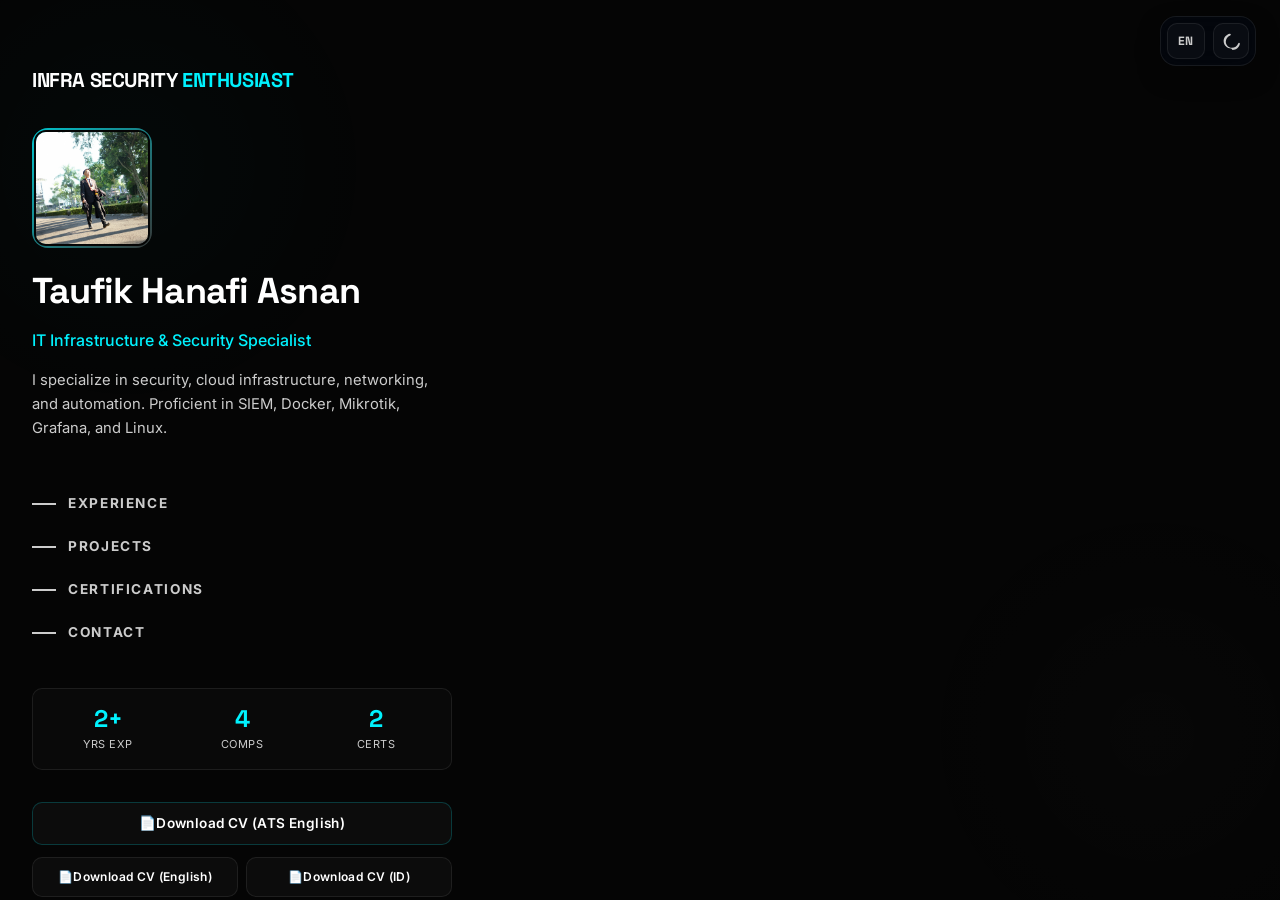
==== commit c28463f1: "Hapus Icon Footer" ====
--- a/index.html
+++ b/index.html
@@ -6,6 +6,7 @@
     <meta name="viewport" content="width=device-width, initial-scale=1.0">
     <title>Taufik Hanafi Asnan | Portfolio</title>
     <meta name="description" content="IT Infrastructure & Security Specialist - Portfolio Taufik Hanafi Asnan">
+    <link rel="icon" type="image/svg+xml" href="favicon.svg">
     <link rel="preconnect" href="https://fonts.googleapis.com">
     <link rel="preconnect" href="https://fonts.gstatic.com" crossorigin>
     <link
@@ -1676,7 +1677,7 @@
                         </div>
                     </div>
 
-                    <!-- Social Icons -->
+                    <!-- Social Icons
                     <div class="social-links">
                         <a href="https://www.linkedin.com/in/taufikhanafiasnan/" target="_blank"
                             rel="noopener noreferrer" class="social-btn" aria-label="LinkedIn Profile">
@@ -1700,7 +1701,7 @@
                         </a>
                     </div>
                 </div>
-            </aside>
+            </aside> -->
 
             <!-- Scrollable Content Column -->
             <main class="scroll-content" id="main-content">
@@ -1750,6 +1751,30 @@
                             <span class="num">2</span>
                             <span class="lbl"><span class="lang-en">Certs</span><span
                                     class="lang-id">Sertif.</span></span>
+                        </div>
+                    </div>
+
+                    <!-- Mobile CV Downloads -->
+                    <div style="display: flex; flex-direction: column; gap: 0.75rem; margin-top: 1.5rem; width: 100%;">
+                        <a href="https://drive.google.com/file/d/1zwrXUbfE4OKVadaGjp64oK6U_E8-gZGn/view?usp=sharing"
+                            target="_blank" rel="noopener noreferrer" class="btn btn-secondary"
+                            style="justify-content: center; padding: 0.6rem; font-size: 0.85rem; width: 100%; border-color: var(--border-glow);">
+                            📄 <span class="lang-en">Download CV (ATS English)</span><span class="lang-id">Unduh CV (ATS
+                                English)</span>
+                        </a>
+                        <div style="display: flex; gap: 0.5rem; width: 100%;">
+                            <a href="https://drive.google.com/file/d/1h9VAfcf9TiSMuQ6-RwISLu5ABI4JYnMU/view?usp=sharing"
+                                target="_blank" rel="noopener noreferrer" class="btn btn-secondary"
+                                style="justify-content: center; padding: 0.5rem; font-size: 0.75rem; flex: 1;">
+                                📄 <span class="lang-en">Download CV (English)</span><span class="lang-id">CV Foto
+                                    (EN)</span>
+                            </a>
+                            <a href="https://drive.google.com/file/d/16GigpP-zXk940gD-okKzvvJm7oLngswz/view?usp=sharing"
+                                target="_blank" rel="noopener noreferrer" class="btn btn-secondary"
+                                style="justify-content: center; padding: 0.5rem; font-size: 0.75rem; flex: 1;">
+                                📄 <span class="lang-en">Download CV (ID)</span><span class="lang-id">CV Foto
+                                    (ID)</span>
+                            </a>
                         </div>
                     </div>
 
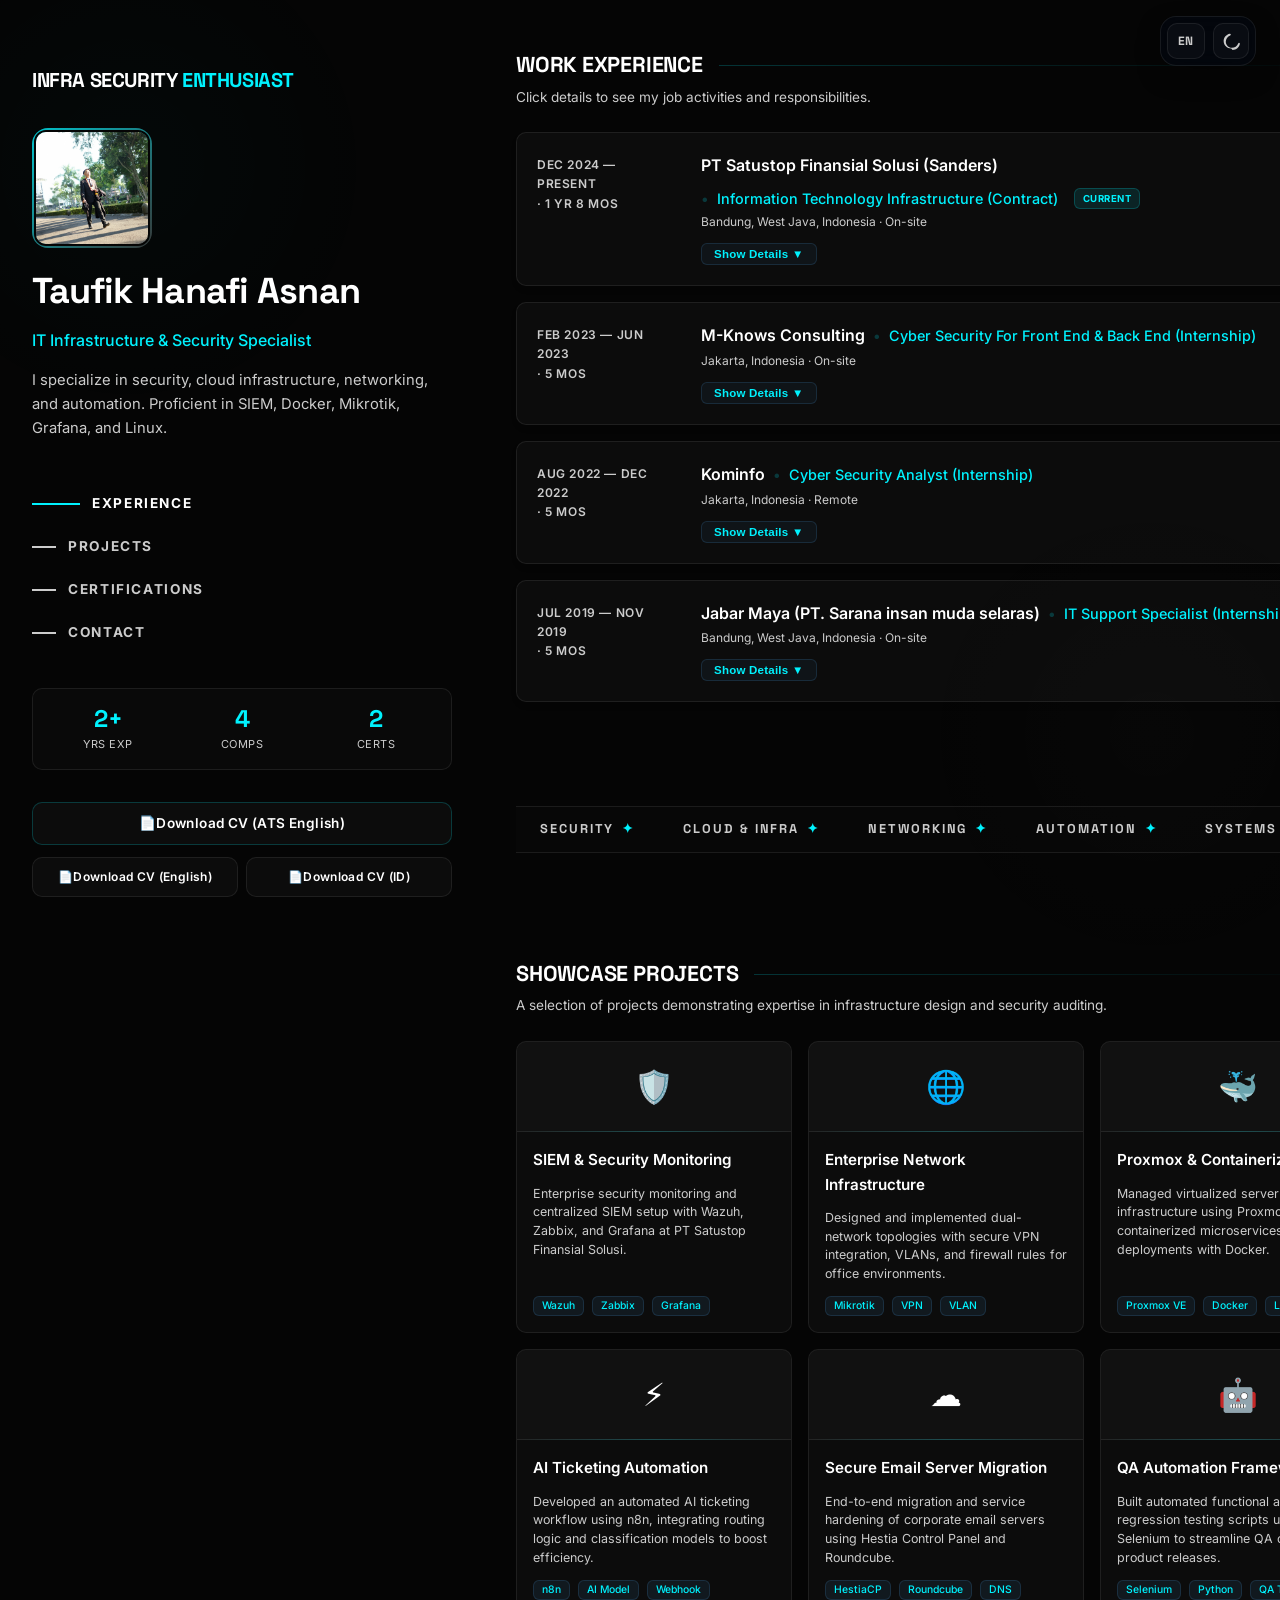
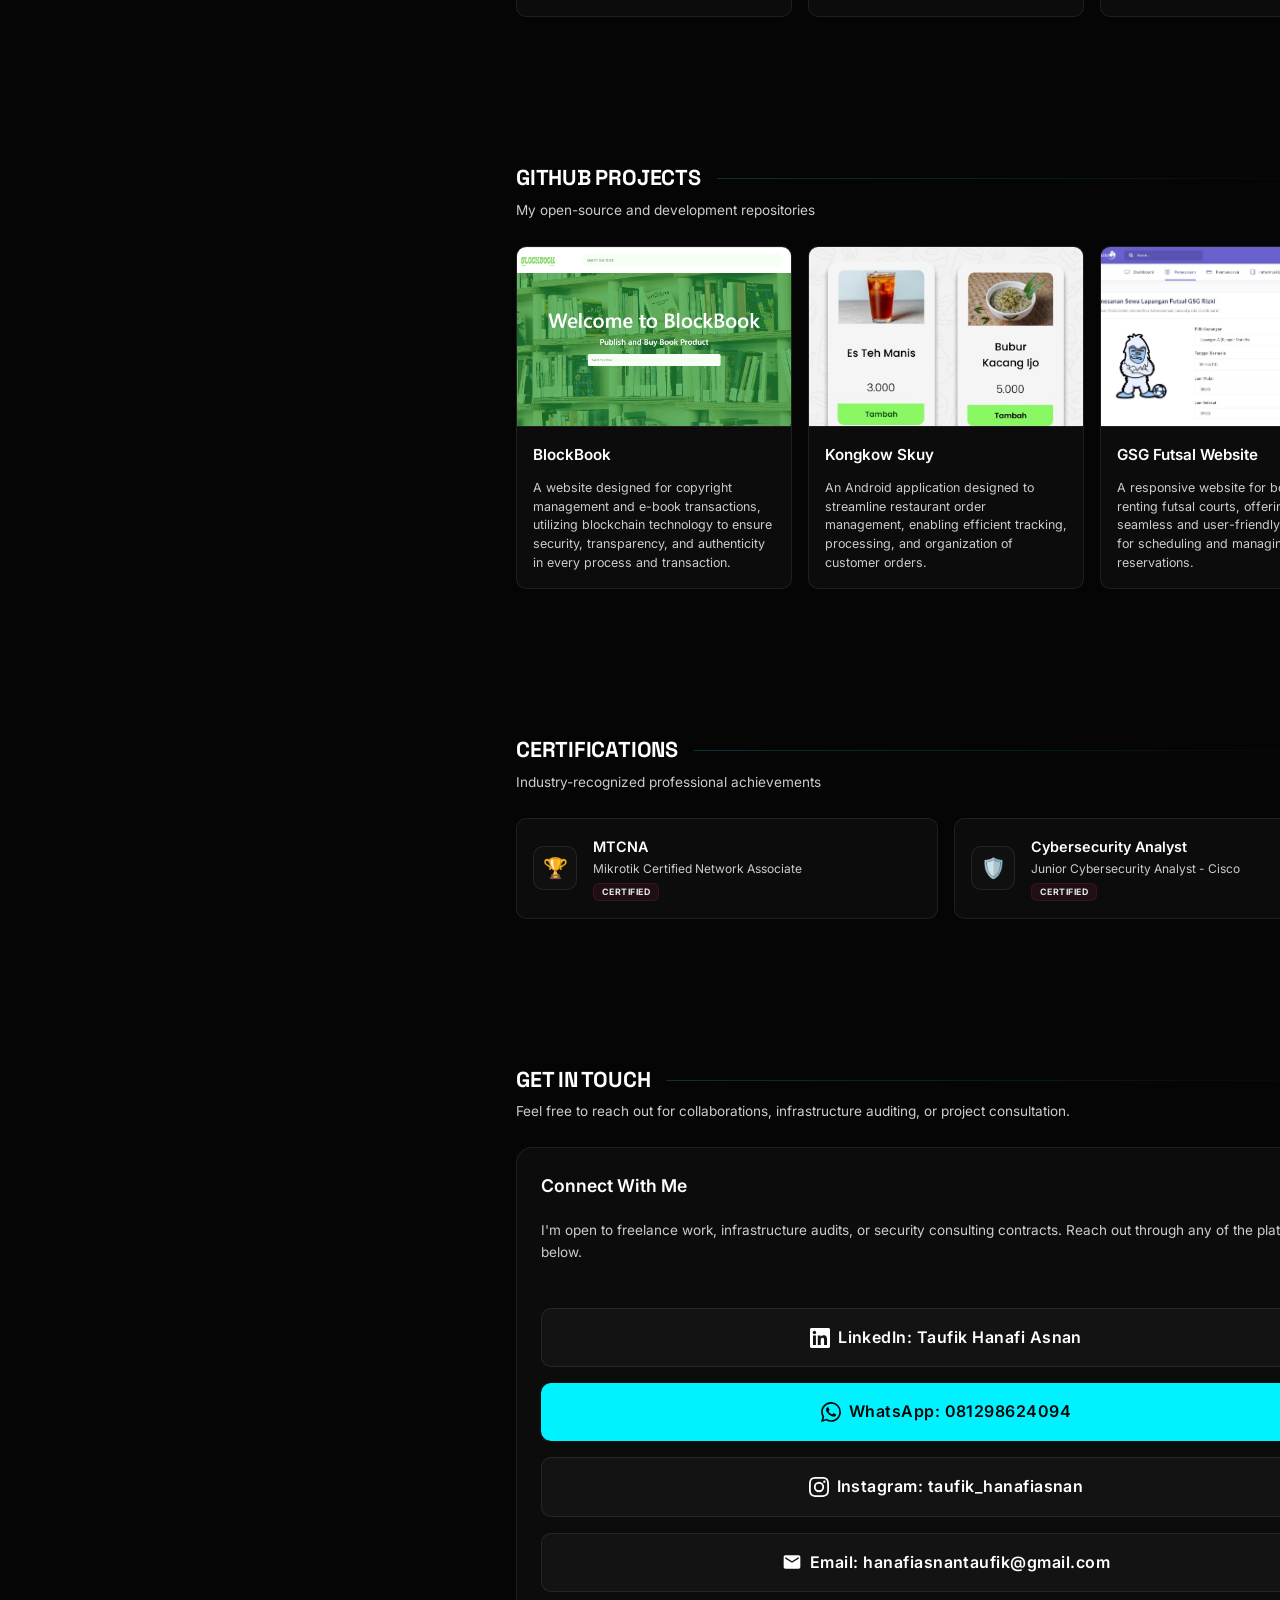
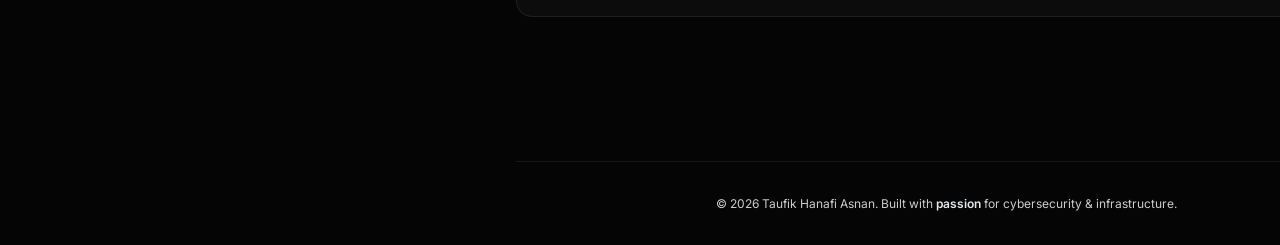
==== commit 88f8339f: "rollback icon" ====
--- a/index.html
+++ b/index.html
@@ -1677,7 +1677,7 @@
                         </div>
                     </div>
 
-                    <!-- Social Icons
+                    Social Icons
                     <div class="social-links">
                         <a href="https://www.linkedin.com/in/taufikhanafiasnan/" target="_blank"
                             rel="noopener noreferrer" class="social-btn" aria-label="LinkedIn Profile">
@@ -1701,7 +1701,7 @@
                         </a>
                     </div>
                 </div>
-            </aside> -->
+            </aside>
 
             <!-- Scrollable Content Column -->
             <main class="scroll-content" id="main-content">
